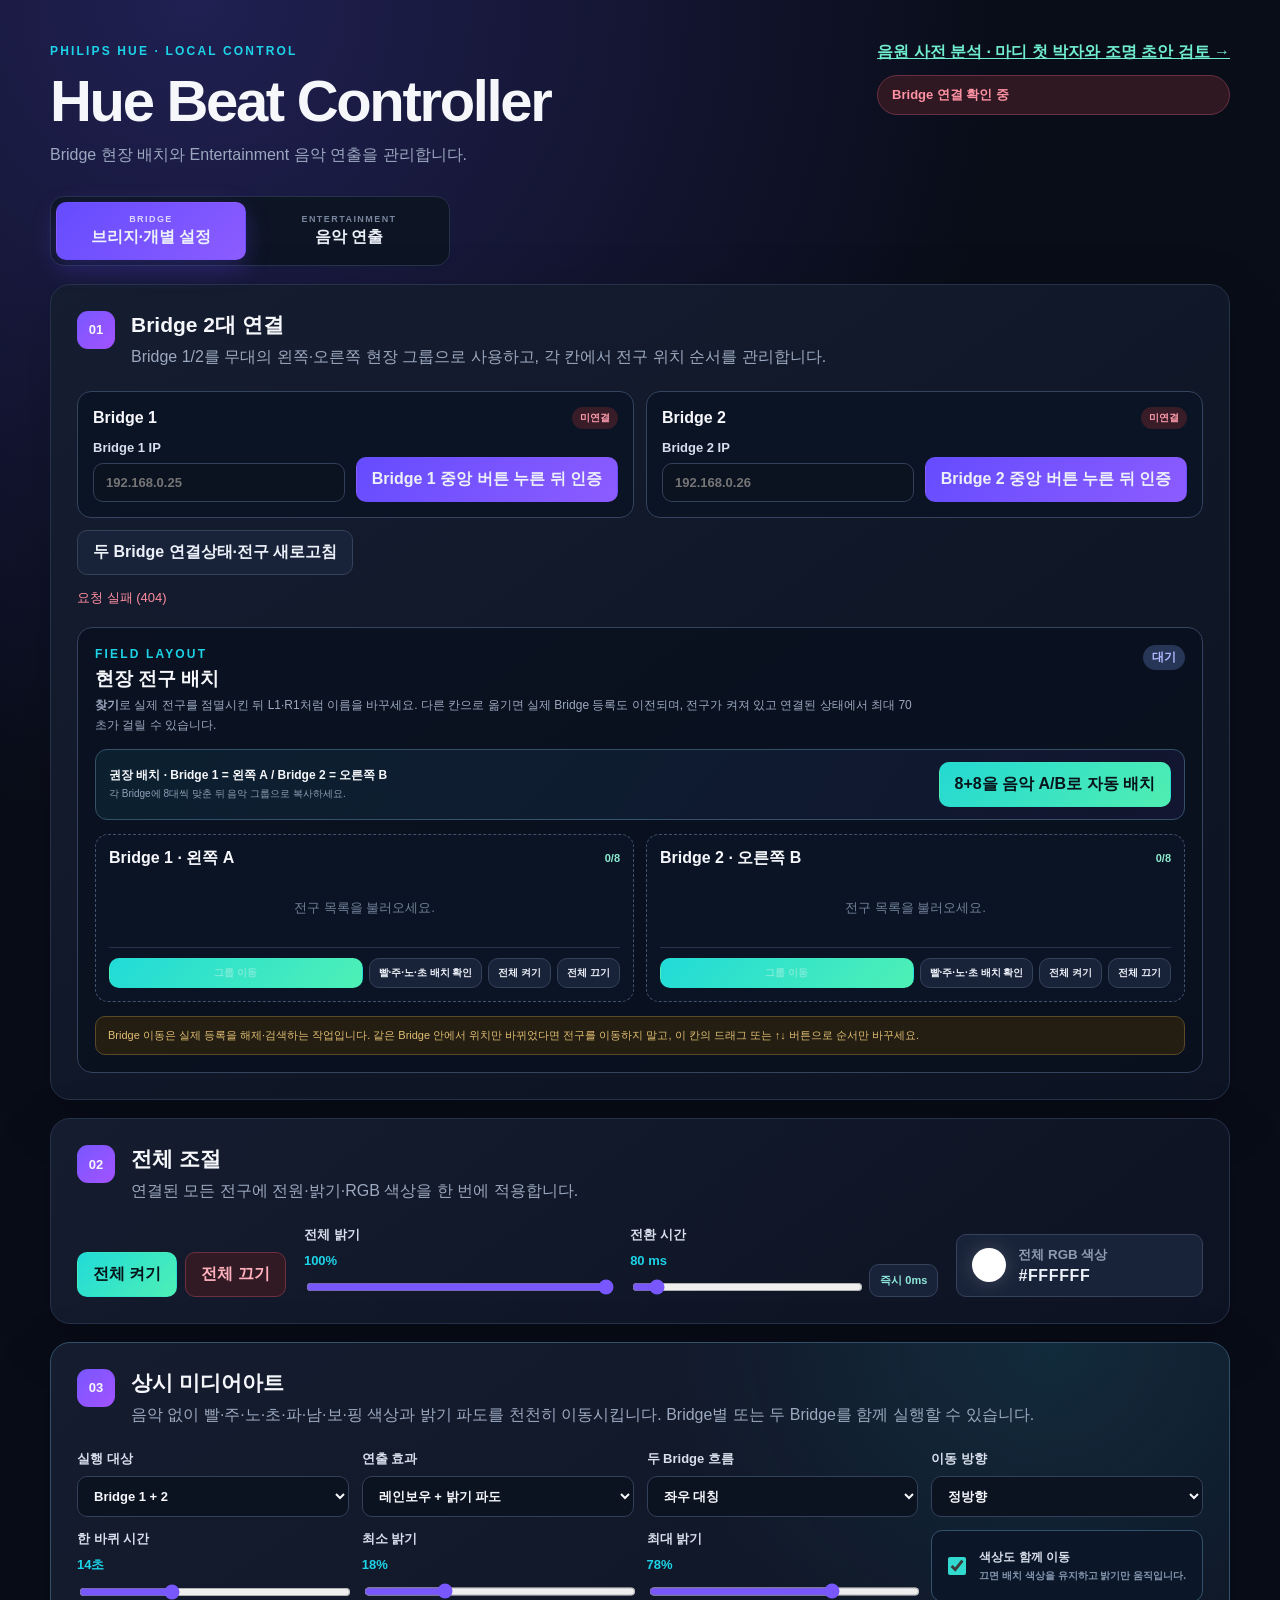
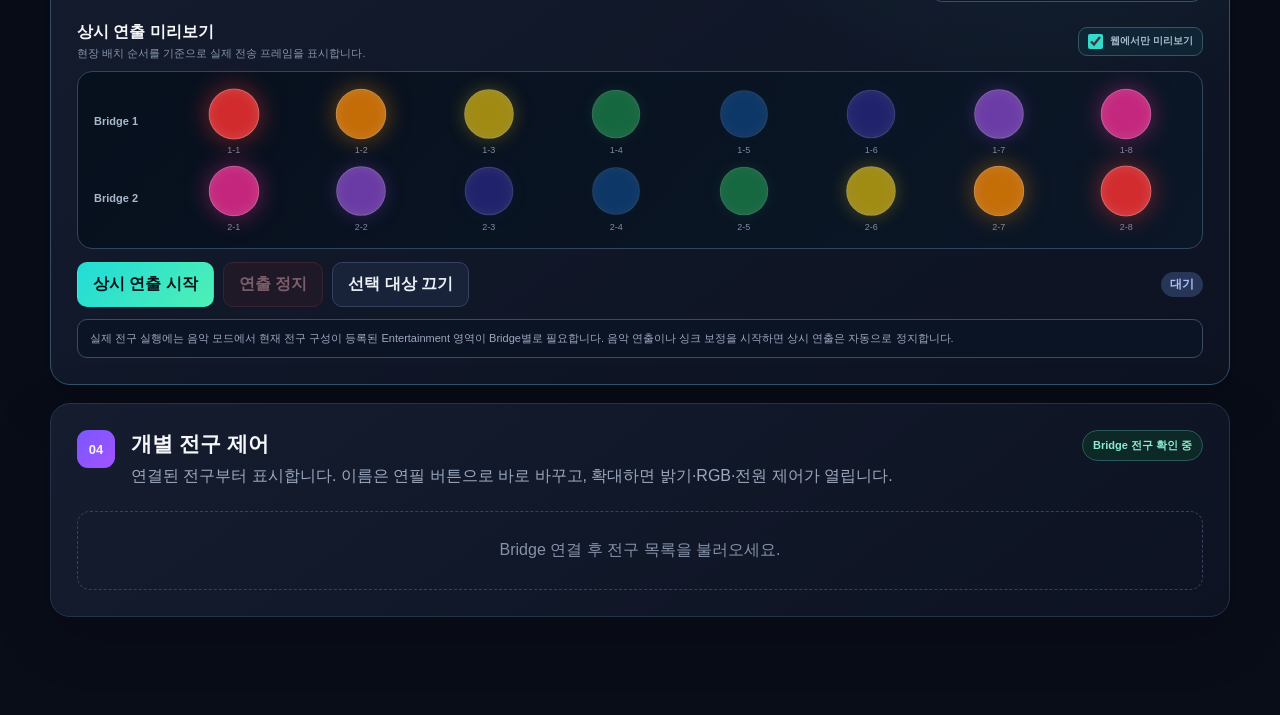
==== wwwroot/index.html @ 370d16ff "feat(ambient): 브리지별 상시 미디어아트 추가 - Bridge 1, Bridge 2 또는 양쪽을 선택하는 일반 모드 상시 연출 추가 - 레인보우, 밝기 파도, 색상 흐름" ====
<!doctype html>
<html lang="ko">
<head>
  <meta charset="utf-8">
  <meta name="viewport" content="width=device-width,initial-scale=1">
  <title>Hue Beat Controller</title>
  <link rel="stylesheet" href="styles.css?v=ambient-art-1">
</head>
<body>
  <main>
    <header class="hero">
      <div><p class="eyebrow">PHILIPS HUE · LOCAL CONTROL</p><h1>Hue Beat Controller</h1><p>Bridge 현장 배치와 Entertainment 음악 연출을 관리합니다.</p></div>
      <div><a href="analysis-review.html" style="display:block;color:#70edcf;margin-bottom:12px;font-weight:700">음원 사전 분석 · 마디 첫 박자와 조명 초안 검토 →</a><div id="connectionBadge" class="badge offline">Bridge 연결 확인 중</div></div>
    </header>

    <nav class="mode-tabs" aria-label="제어 모드">
      <button class="active" data-mode="normal"><span>BRIDGE</span>브리지·개별 설정</button>
      <button data-mode="music"><span>ENTERTAINMENT</span>음악 연출</button>
    </nav>

    <div id="normalPanel" class="tab-panel">
    <section class="card setup">
      <div class="section-title"><span>01</span><div><h2>Bridge 2대 연결</h2><p>Bridge 1/2를 무대의 왼쪽·오른쪽 현장 그룹으로 사용하고, 각 칸에서 전구 위치 순서를 관리합니다.</p></div></div>
      <div class="bridge-setup-grid">
        <article class="bridge-setup-card">
          <div><strong>Bridge 1</strong><span id="bridge1Badge" class="bridge-state offline">미연결</span></div>
          <label>Bridge 1 IP<input id="bridgeIp" inputmode="decimal" placeholder="192.168.0.25"></label>
          <button id="pairButton" class="primary">Bridge 1 중앙 버튼 누른 뒤 인증</button>
        </article>
        <article class="bridge-setup-card">
          <div><strong>Bridge 2</strong><span id="bridge2Badge" class="bridge-state offline">미연결</span></div>
          <label>Bridge 2 IP<input id="bridgeIp2" inputmode="decimal" placeholder="192.168.0.26"></label>
          <button id="pairButton2" class="primary">Bridge 2 중앙 버튼 누른 뒤 인증</button>
        </article>
      </div>
      <button id="loadLightsButton">두 Bridge 연결상태·전구 새로고침</button>
      <p id="connectionMessage" class="message">Bridge IP는 Hue 앱의 설정 → Bridge 설정에서 확인할 수 있습니다.</p>
      <section class="bridge-light-manager" aria-labelledby="bridgeLightManagerTitle">
        <div class="bridge-light-manager-heading"><div><p class="eyebrow">FIELD LAYOUT</p><h3 id="bridgeLightManagerTitle">현장 전구 배치</h3><p><b>찾기</b>로 실제 전구를 점멸시킨 뒤 L1·R1처럼 이름을 바꾸세요. 다른 칸으로 옮기면 실제 Bridge 등록도 이전되며, 전구가 켜져 있고 연결된 상태에서 최대 70초가 걸릴 수 있습니다.</p></div><span id="bridgeTransferState" class="analysis-state">대기</span></div>
        <div class="bridge-layout-toolbar"><div><strong>권장 배치 · Bridge 1 = 왼쪽 A / Bridge 2 = 오른쪽 B</strong><small id="bridgeLayoutSummary">각 Bridge에 8대씩 맞춘 뒤 음악 그룹으로 복사하세요.</small></div><button id="applyBridgeLayoutButton" type="button">8+8을 음악 A/B로 자동 배치</button></div>
        <div id="bridgeTransferGrid" class="bridge-transfer-grid">
          <article class="bridge-transfer-column" data-transfer-target="1"><header><strong>Bridge 1 · 왼쪽 A</strong><span id="bridgeTransferCount1">0/8</span></header><div id="bridgeTransferLights1" class="bridge-transfer-lights"><small>전구 목록을 불러오세요.</small></div><footer><button type="button" class="accent" data-toggle-transfer-mode="1">그룹 이동</button><span class="bridge-batch-controls" data-batch-controls="1" hidden><button type="button" data-select-bridge-all="1">전체 선택</button><button type="button" class="accent batch-transfer-button" data-transfer-selected="1" data-target-bridge="2" disabled>Bridge 2 이동</button><button type="button" data-cancel-transfer-mode="1">취소</button></span><button type="button" data-bridge-layout-test="1">빨·주·노·초 배치 확인</button><button type="button" data-bridge-power="1" data-power-state="on">전체 켜기</button><button type="button" data-bridge-power="1" data-power-state="off">전체 끄기</button></footer></article>
          <article class="bridge-transfer-column" data-transfer-target="2"><header><strong>Bridge 2 · 오른쪽 B</strong><span id="bridgeTransferCount2">0/8</span></header><div id="bridgeTransferLights2" class="bridge-transfer-lights"><small>전구 목록을 불러오세요.</small></div><footer><button type="button" class="accent" data-toggle-transfer-mode="2">그룹 이동</button><span class="bridge-batch-controls" data-batch-controls="2" hidden><button type="button" data-select-bridge-all="2">전체 선택</button><button type="button" class="accent batch-transfer-button" data-transfer-selected="2" data-target-bridge="1" disabled>Bridge 1 이동</button><button type="button" data-cancel-transfer-mode="2">취소</button></span><button type="button" data-bridge-layout-test="2">빨·주·노·초 배치 확인</button><button type="button" data-bridge-power="2" data-power-state="on">전체 켜기</button><button type="button" data-bridge-power="2" data-power-state="off">전체 끄기</button></footer></article>
        </div>
        <p class="bridge-transfer-warning">Bridge 이동은 실제 등록을 해제·검색하는 작업입니다. 같은 Bridge 안에서 위치만 바뀌었다면 전구를 이동하지 말고, 이 칸의 드래그 또는 ↑↓ 버튼으로 순서만 바꾸세요.</p>
      </section>
    </section>

      <section class="card master-card">
        <div class="section-title"><span>02</span><div><h2>전체 조절</h2><p>연결된 모든 전구에 전원·밝기·RGB 색상을 한 번에 적용합니다.</p></div></div>
        <div class="master-grid">
          <div class="master-actions"><button id="masterOnButton" class="accent">전체 켜기</button><button id="masterOffButton" class="danger">전체 끄기</button></div>
          <label class="slider-field">전체 밝기 <output id="masterBrightnessValue">100%</output><input id="masterBrightness" type="range" min="1" max="100" value="100"></label>
          <div class="transition-control"><label class="slider-field">전환 시간 <output id="manualTransitionValue">80 ms</output><input id="manualTransition" type="range" min="0" max="1000" step="20" value="80"></label><button class="zero-button" data-zero-transition="manualTransition">즉시 0ms</button></div>
          <button id="masterColorButton" class="color-button"><span id="masterColorSwatch" class="color-swatch"></span><span><small>전체 RGB 색상</small><strong id="masterColorHex">#FFFFFF</strong></span></button>
        </div>
      </section>

      <section class="card ambient-card" aria-labelledby="ambientTitle">
        <div class="section-title"><span>03</span><div><h2 id="ambientTitle">상시 미디어아트</h2><p>음악 없이 빨·주·노·초·파·남·보·핑 색상과 밝기 파도를 천천히 이동시킵니다. Bridge별 또는 두 Bridge를 함께 실행할 수 있습니다.</p></div></div>
        <div class="ambient-settings">
          <label>실행 대상<select id="ambientTarget"><option value="both">Bridge 1 + 2</option><option value="1">Bridge 1만</option><option value="2">Bridge 2만</option></select></label>
          <label>연출 효과<select id="ambientEffect"><option value="rainbow">레인보우 + 밝기 파도</option><option value="brightness">색상 고정 + 밝기 파도</option><option value="color">색상 흐름 + 잔잔한 호흡</option></select></label>
          <label>두 Bridge 흐름<select id="ambientSyncMode"><option value="mirror">좌우 대칭</option><option value="same">같은 방향</option><option value="continuous">16개 연속</option></select></label>
          <label>이동 방향<select id="ambientDirection"><option value="forward">정방향</option><option value="reverse">역방향</option><option value="pingpong">왕복</option></select></label>
          <label>한 바퀴 시간 <output id="ambientCycleValue">14초</output><input id="ambientCycle" type="range" min="6" max="30" step="1" value="14"></label>
          <label>최소 밝기 <output id="ambientMinValue">18%</output><input id="ambientMin" type="range" min="1" max="60" step="1" value="18"></label>
          <label>최대 밝기 <output id="ambientMaxValue">78%</output><input id="ambientMax" type="range" min="30" max="100" step="1" value="78"></label>
          <label class="ambient-toggle"><input id="ambientColorMove" type="checkbox" checked><span><strong>색상도 함께 이동</strong><small>끄면 배치 색상을 유지하고 밝기만 움직입니다.</small></span></label>
        </div>
        <div class="ambient-preview-heading"><div><strong>상시 연출 미리보기</strong><small>현장 배치 순서를 기준으로 실제 전송 프레임을 표시합니다.</small></div><label class="simulator-toggle"><input id="ambientPreviewOnly" type="checkbox" checked> 웹에서만 미리보기</label></div>
        <div id="ambientPreview" class="ambient-preview" aria-label="Bridge별 상시 미디어아트 미리보기"></div>
        <div class="ambient-actions"><button id="ambientStartButton" class="accent">상시 연출 시작</button><button id="ambientStopButton" class="danger" disabled>연출 정지</button><button id="ambientOffButton">선택 대상 끄기</button><span id="ambientStatus" class="analysis-state">대기</span></div>
        <p class="ambient-note">실제 전구 실행에는 음악 모드에서 현재 전구 구성이 등록된 Entertainment 영역이 Bridge별로 필요합니다. 음악 연출이나 싱크 보정을 시작하면 상시 연출은 자동으로 정지합니다.</p>
      </section>

      <section class="card">
        <div class="light-list-heading"><div class="section-title"><span>04</span><div><h2>개별 전구 제어</h2><p>연결된 전구부터 표시합니다. 이름은 연필 버튼으로 바로 바꾸고, 확대하면 밝기·RGB·전원 제어가 열립니다.</p></div></div><strong id="lightsSummary" class="lights-summary">Bridge 전구 확인 중</strong></div>
        <div id="lightsEmpty" class="empty">Bridge 연결 후 전구 목록을 불러오세요.</div>
        <div id="lightsGrid" class="lights-grid"></div>
      </section>
    </div>

    <div id="musicPanel" class="tab-panel" hidden>
      <section class="card group-section">
        <div class="group-toolbar">
        <div class="section-title"><span>M1</span><div><h2>Entertainment 좌우 그룹</h2><p>A/B에 같은 수의 전구를 배치하세요. Bridge 소속과 관계없이 같은 순번 두 전구를 한 쌍으로 제어합니다.</p></div></div>
        </div>
        <div id="musicUnassigned" class="unassigned-pool"></div>
        <div id="musicGroups" class="control-group-grid"></div>
        <section class="entertainment-area-manager" aria-labelledby="entertainmentAreaManagerTitle">
          <div><p class="eyebrow">AREA MEMBERSHIP</p><h3 id="entertainmentAreaManagerTitle">Bridge별 Entertainment 영역 등록</h3><p>A/B 그룹에서 각 Bridge 소속 전구를 자동으로 모아 별도 Entertainment 영역에 등록합니다. 각 영역은 최대 10개입니다.</p></div>
          <div class="dual-entertainment-areas">
            <article class="bridge-area-card" data-area-bridge="1"><h4>Bridge 1 영역</h4><div class="entertainment-area-fields"><label>등록 대상<select id="entertainmentAreaTarget1"><option value="">+ 새 Entertainment 영역</option></select></label><label>영역 이름<input id="entertainmentAreaName1" type="text" maxlength="32" value="HueBeat Bridge 1" autocomplete="off"></label><button id="syncEntertainmentAreaButton1" class="accent">새 영역 등록</button></div><p id="entertainmentAreaMembership1" class="area-membership-state">Bridge 1 전구 구성을 확인하는 중입니다.</p></article>
            <article class="bridge-area-card" data-area-bridge="2"><h4>Bridge 2 영역</h4><div class="entertainment-area-fields"><label>등록 대상<select id="entertainmentAreaTarget2"><option value="">+ 새 Entertainment 영역</option></select></label><label>영역 이름<input id="entertainmentAreaName2" type="text" maxlength="32" value="HueBeat Bridge 2" autocomplete="off"></label><button id="syncEntertainmentAreaButton2" class="accent">새 영역 등록</button></div><p id="entertainmentAreaMembership2" class="area-membership-state">Bridge 2 전구 구성을 확인하는 중입니다.</p></article>
          </div>
        </section>
      </section>

      <section class="card analyzer">
        <div class="section-title"><span>M2</span><div><h2>Entertainment 미디어아트</h2><p>분석된 음원 타임라인을 Hue Entertainment 스트리밍으로 재생합니다.</p></div></div>
        <p id="musicStyleDescription" class="music-style-description">전체 전구가 하나의 장면을 유지하면서 저음은 밝기 펀치, 중음은 색 흐름, 고음은 공간 대비를 만들고 에너지가 상승하면 전체 클라이맥스로 확장합니다.</p>
        <section id="entertainmentControls" class="entertainment-controls">
          <div class="entertainment-row dual-stream-row"><label>Bridge 1 영역<select id="entertainmentConfiguration1"><option value="">영역을 불러와 주세요</option></select></label><label>Bridge 2 영역<select id="entertainmentConfiguration2"><option value="">영역을 불러와 주세요</option></select></label><button id="refreshEntertainmentButton">영역 새로고침</button><button id="startEntertainmentButton" class="accent">2대 스트리밍 연결</button><button id="stopEntertainmentButton" class="danger" disabled>연결 종료</button></div>
          <div class="entertainment-tuning">
            <label hidden>이전 연출 간격 <output id="entertainmentAccentIntervalValue">500 ms</output><input id="entertainmentAccentInterval" type="range" min="350" max="800" step="50" value="500"></label>
            <label>타격 밝기 펀치 <output id="entertainmentPunchValue">100%</output><input id="entertainmentPunch" type="range" min="50" max="100" step="5" value="100"></label>
          </div>
          <p id="mediaArtState" aria-live="polite">미디어아트 · 곡을 선택하면 연출 순서를 준비합니다.</p>
          <p>A1~A8과 B1~B8을 같은 번호끼리 한 쌍으로 제어합니다. 각 전구 명령은 실제 소속 Bridge로 자동 분배되고, 서버가 두 Bridge에 같은 목표 시각으로 예약합니다.</p>
          <div class="entertainment-summary"><span id="entertainmentStatus" class="analysis-state">연결 안 됨</span><p id="entertainmentMapping">A/B 그룹에 같은 수의 전구를 넣으면 배열 크기에 맞춰 순환합니다.</p></div>
          <section id="lightSimulator" class="light-simulator" aria-labelledby="lightSimulatorTitle">
            <div class="simulator-heading"><div><p class="eyebrow">VIRTUAL ENTERTAINMENT</p><h3 id="lightSimulatorTitle">웹 모의 전구</h3><p>실제 Hue에 전송할 색상·밝기 프레임을 그대로 표시합니다.</p></div><div class="simulator-heading-actions"><label class="simulator-toggle"><input id="simulatorPreviewOnly" type="checkbox" checked> 실제 전구 전송 안 함</label><span id="simulatorState" class="simulator-state">대기</span></div></div>
            <div id="virtualLightStage" class="virtual-light-stage" aria-label="좌우 모의 전구 배치"></div>
            <div class="simulator-meters"><span>시간 <strong id="simulatorTime">0.00s</strong></span><span>저음 <strong id="simulatorLow">0%</strong></span><span>중음 <strong id="simulatorMid">0%</strong></span><span>고음 <strong id="simulatorHigh">0%</strong></span></div>
          </section>
        </section>
        <section class="calibration-panel" aria-labelledby="calibrationTitle">
          <div class="calibration-heading"><div><p class="eyebrow">SYNC CALIBRATION</p><h3 id="calibrationTitle">현장 싱크 수동 보정</h3><p>HIT를 기준으로 오디오와 전구를 각각 ±10ms 조절한 뒤 통합 테스트로 확인합니다.</p></div><button id="stopCalibrationButton" class="danger" disabled>통합 테스트 중지</button></div>
          <div class="calibration-values">
            <div><label for="audioSyncInput">오디오 선행값</label><div class="calibration-number"><input id="audioSyncInput" type="number" min="-1000" max="1000" step="1" value="0"><span>ms</span></div><small>빠르면 감소 / 늦으면 증가</small></div>
            <div><label for="lightSyncInput">전구 추가 보정</label><div class="calibration-number signed"><input id="lightSyncInput" type="number" min="-1000" max="1000" step="1" value="0"><span>ms</span></div><small>빠르면 감소 / 늦으면 증가</small></div>
            <div class="calibration-total"><span>최종 전구 선행값</span><strong id="totalSyncValue">0ms</strong><small>오디오 + 전구</small></div>
          </div>
          <div class="calibration-steps">
            <article><span class="step-number">A</span><div><strong>오디오 맞추기</strong><p>소리가 HIT보다 빠르면 −10ms, 늦으면 +10ms로 조절합니다. 숫자를 직접 입력해도 됩니다.</p></div><div class="calibration-step-actions"><button id="audioEarlierButton">빠름 −10ms</button><button id="previewBeepButton">비프 미리듣기</button><button id="audioLaterButton">늦음 +10ms</button></div></article>
            <article><span class="step-number">L</span><div><strong>전구 맞추기</strong><p>플래시가 HIT보다 빠르면 −10ms, 늦으면 +10ms로 조절합니다.</p></div><div class="calibration-step-actions"><button id="lightEarlierButton">빠름 −10ms</button><button id="lightLaterButton">늦음 +10ms</button></div></article>
            <article class="calibration-verify-step"><span class="step-number">T</span><div><strong>통합 싱크 확인</strong><p>현재 보정값을 적용한 HIT·비프음·전구 플래시를 중지할 때까지 반복합니다. 테스트 도중에도 값을 조절할 수 있습니다.</p></div><button id="startSyncVerificationButton" class="accent">통합 테스트 시작</button></article>
          </div>
          <div class="calibration-game" aria-live="polite">
            <div class="calibration-game-heading"><strong id="calibrationPrompt">측정을 시작하면 마커가 움직입니다</strong><span id="calibrationCountdown">대기</span></div>
            <div id="calibrationTrack" class="calibration-track"><span class="calibration-start">START</span><span id="calibrationRunner" class="calibration-runner">♪</span><span class="calibration-hit"><b>HIT</b></span></div>
            <div class="calibration-result"><span>현재 적용값</span><strong id="calibrationLastResult">오디오 0ms · 전구 0ms</strong><small>마커는 HIT 이후에도 이동하여 늦는 정도를 비교할 수 있습니다.</small></div>
          </div>
          <div class="calibration-fine"><span>모든 값은 자동 저장됩니다.</span><button id="resetCalibrationButton">보정값 0으로 초기화</button></div>
          <p id="calibrationStatus" class="calibration-status">값을 조절한 뒤 통합 테스트를 시작하세요.</p>
        </section>
        <div class="show-controls">
          <label hidden>테스트 BPM <output id="testBpmValue">60 BPM</output><input id="testBpm" type="range" min="30" max="60" step="5" value="60"></label>
          <label>전체 밝기 배율 <output id="beatBrightnessValue">100%</output><input id="beatBrightness" type="range" min="1" max="100" value="100"></label>
          <div class="transition-control" hidden><label>전환 시간 <output id="transitionValue">80 ms</output><input id="transition" type="range" min="0" max="1000" step="20" value="80"></label><button class="zero-button" data-zero-transition="transition">즉시 0ms</button></div>
          <label hidden>최종 조명 선행값 <output id="syncOffsetValue">0 ms 빠르게</output><input id="syncOffset" type="range" min="-1000" max="1000" step="1" value="0"></label>
          <label id="equalizerGroupField" hidden>이퀄라이저 대상 그룹<select id="equalizerGroup"></select></label>
          <div class="show-test-actions"><button id="startShowTestButton" class="accent">연출 테스트 시작</button><button id="stopShowTestButton" class="danger" disabled>테스트 정지</button><button id="musicAllOffButton">연출 전구 전체 끄기</button></div>
        </div>
        <div class="audio-actions"><label class="file-button">음원 사전 분석<input id="audioFile" type="file" accept=".wav,.mp3"></label><a class="file-button" href="analysis-review.html">분석 목록·모의 연출 열기</a></div>
        <section id="trackAnalysis" class="track-analysis" hidden aria-live="polite">
          <div class="track-analysis-copy"><span id="analysisState" class="analysis-state">분석 중</span><strong id="analysisTrackName">음원 파일</strong><span id="analysisSummary">곡 전체를 분석하고 있습니다.</span></div>
          <div class="analysis-player"><label class="preview-toggle"><input id="analysisPreviewOnly" type="checkbox" checked><span><strong>전구 없이 분석 미리보기</strong><small>오디오·파형·웹 모의 전구만 재생하고 Hue에는 전송하지 않습니다.</small></span></label><audio id="audioPlayer" controls hidden></audio></div>
        </section>
        <section class="track-library" aria-labelledby="trackLibraryTitle">
          <div class="track-library-heading"><div><h3 id="trackLibraryTitle">이전 방식의 저장 음원</h3><p>저장 음원을 새 방식으로 분석해 검토 화면에서 엽니다. <a href="analysis-review.html">새 분석 목록 열기</a></p></div><span id="trackCount" class="track-count">0곡</span></div>
          <div id="trackPlaylist" class="track-playlist"><div class="empty">저장된 음악이 없습니다. 위에서 음원 파일을 분석해 주세요.</div></div>
        </section>
        <div class="meter-panel"><div class="analysis-timeline"><canvas id="meter" class="timeline-canvas" width="900" height="120" role="button" tabindex="0" aria-label="음악 분석 타임라인 크게 보기"></canvas><div class="timeline-legend"><button type="button" data-timeline-layer="all">전체</button><button type="button" data-timeline-layer="energy"><i class="legend-energy"></i>전체 음량</button><button type="button" data-timeline-layer="bass"><i class="legend-bass"></i>저음</button><button type="button" data-timeline-layer="mid"><i class="legend-mid"></i>중음</button><button type="button" data-timeline-layer="high"><i class="legend-high"></i>고음</button><button type="button" data-timeline-layer="phrase"><i class="legend-phrase"></i>프레이즈</button><button type="button" data-timeline-layer="beat"><i class="legend-beat"></i>Beat</button><button type="button" data-timeline-layer="downbeat"><i class="legend-downbeat"></i>마디 첫 박자</button><button type="button" data-timeline-layer="raw"><i class="legend-raw"></i>저음 후보</button><button type="button" data-timeline-layer="cue"><i class="legend-cue"></i>최종 타격</button><button type="button" data-timeline-layer="playhead"><i class="legend-playhead"></i>재생 위치</button><strong id="analysisVersion">분석 —</strong></div><small class="timeline-hint">범례를 누르면 해당 종류만 표시됩니다. 파형을 누르면 프레이즈와 조명 악보를 편집할 수 있습니다.</small></div><div class="beat-readout"><strong id="beatCount">0</strong><span>연출 타격</span></div><div class="beat-readout"><strong id="bpmValue">—</strong><span>참고 BPM</span></div><div class="beat-readout"><strong id="commandInterval">—</strong><span>스트림 프레임</span></div><div class="beat-readout" hidden><strong id="equalizerLevel">0</strong><span>점등 단계</span></div></div>
        <p class="message">음원은 재생 전에 전체를 분석하고 Beat·마디 첫 박자·Onset·대역 에너지를 분석 revision으로 저장합니다. 분석 검토 화면에서 모의 전구와 클라이맥스 구간을 확인하세요.</p>
      </section>
    </div>
  </main>

  <div id="timelineModal" class="modal-backdrop timeline-backdrop" hidden>
    <section class="timeline-modal" role="dialog" aria-modal="true" aria-labelledby="timelineModalTitle">
      <div class="modal-header"><div><p class="eyebrow">ANALYSIS TIMELINE</p><h2 id="timelineModalTitle">음악 분석 파형</h2><p>전체 음량과 저음, 프로그램이 감지한 타격 위치를 비교합니다.</p></div><button id="timelineModalClose" class="icon-button" aria-label="닫기">×</button></div>
      <canvas id="timelineModalCanvas" width="1500" height="520" aria-label="확대된 음악 분석 타임라인"></canvas>
      <div class="timeline-legend timeline-modal-legend"><button type="button" data-timeline-layer="all">전체</button><button type="button" data-timeline-layer="energy"><i class="legend-energy"></i>전체 음량</button><button type="button" data-timeline-layer="bass"><i class="legend-bass"></i>저음</button><button type="button" data-timeline-layer="mid"><i class="legend-mid"></i>중음</button><button type="button" data-timeline-layer="high"><i class="legend-high"></i>고음</button><button type="button" data-timeline-layer="phrase"><i class="legend-phrase"></i>프레이즈</button><button type="button" data-timeline-layer="beat"><i class="legend-beat"></i>Beat</button><button type="button" data-timeline-layer="downbeat"><i class="legend-downbeat"></i>마디 첫 박자</button><button type="button" data-timeline-layer="raw"><i class="legend-raw"></i>저음 후보</button><button type="button" data-timeline-layer="cue"><i class="legend-cue"></i>조명 Cue</button><button type="button" data-timeline-layer="playhead"><i class="legend-playhead"></i>재생 위치</button><strong id="analysisVersionModal">분석 —</strong></div>
      <section class="beatgrid-editor" aria-labelledby="beatgridEditorTitle">
        <div><strong id="beatgridEditorTitle">Beatgrid 보정</strong><span id="beatgridSummary">—</span></div>
        <div class="beatgrid-actions"><button data-grid-bpm="0.5">BPM ÷2</button><button data-grid-bpm="2">BPM ×2</button><button data-grid-shift="-10">그리드 −10ms</button><button data-grid-shift="10">그리드 +10ms</button><button data-downbeat-shift="-1">마디 시작 이전 Beat</button><button data-downbeat-shift="1">마디 시작 다음 Beat</button><button id="saveBeatgridButton" class="primary">Beatgrid 저장</button></div>
      </section>
      <section class="score-editor" aria-labelledby="scoreEditorTitle">
        <div class="score-editor-heading"><div><strong id="scoreEditorTitle">프레이즈 · 조명 악보</strong><span id="scoreSummary">—</span></div><div><label class="score-length">자동 구간<select id="scoreBarsPerPhrase"><option value="2">2마디</option><option value="4" selected>4마디</option><option value="8">8마디</option></select></label><button id="rebuildScoreButton">자동 재생성</button><button id="saveScoreButton" class="primary">악보 저장</button></div></div>
        <p>구간은 Beatgrid의 마디에 맞춰집니다. 구간 유형은 색 흐름과 에너지 상태의 참고값이며, 실제 밝기·펀치는 음원의 저·중·고역과 타격 변화에 따라 모든 전구에 반영됩니다.</p>
        <div class="score-toolbar"><button id="splitPhraseButton">현재 위치에서 구간 분할</button><button id="addBlackoutCueButton">현재 위치 암전 Cue</button><button id="addPunchCueButton">현재 위치 전체 펀치 Cue</button></div>
        <div id="phraseList" class="phrase-list"></div>
        <div class="reactive-editor"><strong>FFT 보조 반응</strong><label>저음 Gain <output id="lowGainValue">34%</output><input id="lowGain" type="range" min="0" max="100" value="34"></label><label>중음 Gain <output id="midGainValue">20%</output><input id="midGain" type="range" min="0" max="100" value="20"></label><label>고음 Gain <output id="highGainValue">16%</output><input id="highGain" type="range" min="0" max="100" value="16"></label><label>반응 속도 <output id="reactiveAttackValue">58%</output><input id="reactiveAttack" type="range" min="5" max="100" value="58"></label><label>복귀 속도 <output id="reactiveReleaseValue">12%</output><input id="reactiveRelease" type="range" min="2" max="50" value="12"></label></div>
        <div id="manualCueList" class="manual-cue-list"></div>
      </section>
      <div class="timeline-detail-heading"><strong>현재 위치 주변 10초</strong><span id="timelineDetailRange">0:00–0:10</span></div>
      <canvas id="timelineDetailCanvas" width="1500" height="300" aria-label="현재 재생 위치 주변 10초 분석 타임라인"></canvas>
    </section>
  </div>

  <div id="renameLightModal" class="modal-backdrop" hidden>
    <section class="rename-light-modal" role="dialog" aria-modal="true" aria-labelledby="renameLightTitle">
      <div class="modal-header"><div><p class="eyebrow">LIGHT NAME</p><h2 id="renameLightTitle">전구 이름 변경</h2></div><button id="renameLightClose" class="icon-button" aria-label="닫기">×</button></div>
      <form id="renameLightForm">
        <label>새 전구 이름<input id="renameLightName" type="text" minlength="1" maxlength="32" autocomplete="off" required></label>
        <p class="rename-note">브리지에 저장되므로 Hue 앱과 일반·음악 그룹에도 같은 이름이 표시됩니다.</p>
        <div class="modal-actions"><button id="renameLightCancel" type="button">취소</button><button id="renameLightSave" type="submit" class="primary">이름 변경</button></div>
      </form>
    </section>
  </div>

  <div id="groupSettingsModal" class="modal-backdrop" hidden>
    <section class="group-settings-modal" role="dialog" aria-modal="true" aria-labelledby="groupSettingsTitle">
      <div class="modal-header"><div><p id="groupSettingsMode" class="eyebrow">GROUP SETTINGS</p><h2 id="groupSettingsTitle">그룹 설정</h2></div><button id="groupSettingsClose" class="icon-button" aria-label="닫기">×</button></div>
      <div class="group-settings-body">
        <label>그룹 이름<input id="groupNameInput" type="text" maxlength="24" placeholder="그룹 이름"></label>
        <button id="groupColorButton" class="color-button"><span id="groupColorSwatch" class="color-swatch"></span><span><small>그룹 RGB 색상</small><strong id="groupColorHex">#FFFFFF</strong></span></button>
        <label class="slider-field">그룹 밝기 <output id="groupBrightnessValue">100%</output><input id="groupBrightnessInput" type="range" min="1" max="100" value="100"></label>
        <div id="groupSettingsLights" class="settings-light-list"></div>
      </div>
      <div class="modal-actions"><button id="groupSettingsCancel">취소</button><button id="groupSettingsSave">설정 저장</button><button id="groupSettingsApply" class="primary">저장 및 전구 적용</button></div>
    </section>
  </div>

  <div id="colorModal" class="modal-backdrop color-picker-backdrop" hidden>
    <section class="color-modal" role="dialog" aria-modal="true" aria-labelledby="colorModalTitle">
      <div class="modal-header"><div><p class="eyebrow">RGB COLOR</p><h2 id="colorModalTitle">색상 선택</h2></div><button id="colorModalClose" class="icon-button" aria-label="닫기">×</button></div>
      <div class="color-editor">
        <div class="wheel-wrap"><canvas id="colorWheel" width="260" height="260"></canvas></div>
        <div class="rgb-panel">
          <div id="modalColorPreview" class="modal-preview"></div><strong id="modalHex">#FFFFFF</strong>
          <div class="rgb-inputs"><label>R<input id="rgbR" type="number" min="0" max="255" value="255"></label><label>G<input id="rgbG" type="number" min="0" max="255" value="255"></label><label>B<input id="rgbB" type="number" min="0" max="255" value="255"></label></div>
          <label class="slider-field">명도 <output id="colorValueOutput">100%</output><input id="colorValue" type="range" min="0" max="100" value="100"></label>
        </div>
      </div>
      <div class="modal-actions"><button id="colorCancelButton">취소</button><button id="colorConfirmButton" class="primary">확인</button></div>
    </section>
  </div>
  <script src="show-score.js?v=2"></script>
  <script src="media-art.js?v=7"></script>
  <script src="ambient-art.js?v=1"></script>
  <script src="offline-analysis-client.js?v=1"></script>
  <script src="app.js?v=ambient-art-1"></script>
</body>
</html>
---- wwwroot/styles.css ----
:root { color-scheme: dark; --bg:#090d18; --card:#111827; --line:#26324a; --text:#f6f7fb; --muted:#9ba8bf; --violet:#7957ff; --cyan:#1dd3e8; --red:#ff5570; }
* { box-sizing:border-box; }
[hidden] { display:none!important; }
body { margin:0; font-family:Inter,"Pretendard","Segoe UI",sans-serif; background:radial-gradient(circle at 15% 0%,#202052 0,transparent 32%),var(--bg); color:var(--text); }
main { width:min(1180px,calc(100% - 36px)); margin:0 auto; padding:42px 0 80px; }
.hero { display:flex; align-items:flex-start; justify-content:space-between; gap:30px; margin-bottom:28px; }
.eyebrow { color:var(--cyan)!important; font-size:12px; letter-spacing:.18em; font-weight:800; }
h1 { margin:6px 0 8px; font-size:clamp(32px,5vw,58px); letter-spacing:-.04em; }
h2 { margin:0 0 5px; font-size:21px; }
p { color:var(--muted); margin:0; line-height:1.6; }
.badge { padding:10px 14px; border-radius:999px; font-size:13px; font-weight:800; white-space:nowrap; border:1px solid var(--line); }
.badge.online { color:#79f2c0; background:#0e2c29; border-color:#1b6652; }
.badge.offline { color:#ff92a3; background:#301823; border-color:#683044; }
.card { background:linear-gradient(145deg,rgba(21,29,48,.96),rgba(13,19,34,.96)); border:1px solid var(--line); border-radius:20px; padding:26px; margin:18px 0; box-shadow:0 18px 60px rgba(0,0,0,.2); }
.section-title { display:flex; gap:16px; align-items:flex-start; margin-bottom:22px; }
.section-title>span { display:grid; place-items:center; min-width:38px; height:38px; border-radius:11px; background:linear-gradient(135deg,var(--violet),#a253ff); font-size:13px; font-weight:900; }
.inline-form,.controls-row,.audio-actions { display:flex; align-items:end; flex-wrap:wrap; gap:12px; }
.bridge-setup-grid { display:grid; grid-template-columns:repeat(2,minmax(0,1fr)); gap:12px; margin-bottom:12px; }
.bridge-setup-card { display:grid; grid-template-columns:minmax(160px,1fr) auto; align-items:end; gap:11px; padding:15px; border:1px solid #34435f; border-radius:14px; background:#0b1425; }
.bridge-setup-card>div { grid-column:1/-1; display:flex; align-items:center; justify-content:space-between; gap:12px; }
.bridge-setup-card label { min-width:0; }
.bridge-state { padding:4px 8px; border-radius:999px; color:#ff9cad; background:#381c27; font-size:10px; font-weight:800; }
.bridge-state.online { color:#79e5bb; background:#173c34; }
.bridge-light-manager { display:grid; gap:14px; margin-top:18px; padding:17px; border:1px solid #34435f; border-radius:15px; background:rgba(8,15,28,.72); }
.bridge-light-manager-heading { display:flex; align-items:flex-start; justify-content:space-between; gap:20px; }
.bridge-light-manager-heading h3 { margin:2px 0 4px; }
.bridge-light-manager-heading p { max-width:820px; font-size:12px; }
.bridge-layout-toolbar { display:flex; align-items:center; justify-content:space-between; gap:16px; padding:12px 13px; border:1px solid #35516a; border-radius:12px; background:linear-gradient(120deg,rgba(29,211,232,.08),rgba(121,87,255,.08)); }
.bridge-layout-toolbar>div { display:grid; gap:3px; }
.bridge-layout-toolbar strong { font-size:12px; }
.bridge-layout-toolbar small { color:#8fa0b8; font-size:10px; }
.bridge-layout-toolbar button { flex:0 0 auto; color:#07141a; border-color:transparent; background:linear-gradient(135deg,#24d9d3,#50eeb1); font-weight:900; }
.bridge-transfer-grid { display:grid; grid-template-columns:repeat(2,minmax(0,1fr)); gap:12px; }
.bridge-transfer-column { min-height:130px; padding:13px; border:1px dashed #41516e; border-radius:13px; background:#0a1424; transition:.18s ease; }
.bridge-transfer-column.balanced { border-color:#26795e; box-shadow:inset 0 0 0 1px rgba(80,233,186,.1); }
.bridge-transfer-column.over { border-color:#8a4d60; }
.bridge-transfer-column>header { display:flex; align-items:center; justify-content:space-between; gap:12px; margin-bottom:10px; }
.bridge-transfer-column>header span { color:#8debd0; font-size:11px; font-weight:800; }
.bridge-transfer-column.over>header span { color:#ff8da1; }
.bridge-transfer-column>footer { display:flex; flex-wrap:wrap; gap:6px; margin-top:10px; padding-top:10px; border-top:1px solid #25344c; }
.bridge-transfer-column>footer button:first-child { flex:1 1 170px; color:#7cebd8; }
.bridge-transfer-column>footer button { padding:7px 9px; font-size:10px; }
.bridge-transfer-column.drag-over { border-color:var(--cyan); background:#102b31; box-shadow:0 0 0 2px rgba(29,211,232,.14); }
.bridge-transfer-column.transfer-busy { opacity:.55; pointer-events:none; }
.bridge-transfer-lights { display:grid; gap:7px; }
.bridge-transfer-lights>small { padding:20px 8px; color:#718099; text-align:center; }
.bridge-transfer-light { display:grid; grid-template-columns:auto minmax(0,1fr) auto; align-items:center; gap:9px; padding:9px 10px; border:1px solid #2d3b55; border-radius:10px; background:#101b2d; cursor:grab; }
.bridge-transfer-light.selection-mode { grid-template-columns:auto auto minmax(0,1fr) auto; }
.bridge-transfer-light:active { cursor:grabbing; }
.bridge-transfer-light.drag-over { border-color:var(--cyan); transform:translateY(1px); }
.bridge-transfer-light.selected { border-color:#6d5be8; background:#171d3a; box-shadow:inset 0 0 0 1px rgba(121,87,255,.18); }
.bridge-transfer-light.offline { opacity:.55; cursor:not-allowed; }
.bridge-transfer-light .lamp { width:10px; height:10px; border-radius:50%; background:#50e9ba; box-shadow:0 0 10px rgba(80,233,186,.7); }
.bridge-transfer-light.offline .lamp { background:#637087; box-shadow:none; }
.bridge-order { display:grid; grid-template-columns:auto auto; align-items:center; gap:5px; min-width:44px; }
.bridge-order b { color:#c7d2e5; font-size:10px; font-variant-numeric:tabular-nums; }
.bridge-order i { width:12px; height:12px; border:1px solid rgba(255,255,255,.35); border-radius:50%; box-shadow:0 0 8px currentColor; }
.bridge-transfer-check { display:grid; place-items:center; cursor:pointer; }
.bridge-transfer-check input { width:16px; height:16px; margin:0; accent-color:var(--violet); }
.bridge-transfer-light-copy { min-width:0; }
.bridge-transfer-light-copy strong,.bridge-transfer-light-copy small { display:block; overflow:hidden; text-overflow:ellipsis; white-space:nowrap; }
.bridge-transfer-light-copy strong { font-size:12px; }
.bridge-transfer-light-copy small { margin-top:2px; color:#7f8da5; font-size:9px; }
.bridge-transfer-actions { display:flex; flex-wrap:wrap; justify-content:flex-end; gap:4px; }
.bridge-transfer-light button { padding:6px 8px; font-size:10px; }
.bridge-transfer-light .identify-light { color:#7cebd8; }
.bridge-transfer-light .rename-light { color:#aebcff; }
.bridge-transfer-light .bridge-rename-icon { width:29px; padding-inline:0; color:#7cebd8; font-size:13px; }
.bridge-transfer-column>footer .batch-transfer-button { color:#fff; background:linear-gradient(135deg,#7056f5,#9a55f5); }
.bridge-batch-controls { display:flex; flex:1 1 100%; gap:6px; padding:8px; border:1px solid #4b4080; border-radius:9px; background:#15142d; }
.bridge-batch-controls button { flex:1 1 auto; }
.bridge-transfer-warning { padding:10px 12px; color:#e0bd72; border:1px solid #5b4928; border-radius:10px; background:#241e12; font-size:11px; }
.track-analysis { display:grid; grid-template-columns:minmax(0,1fr) minmax(280px,420px); align-items:center; gap:18px; margin:14px 0; padding:16px 18px; border:1px solid #364763; border-radius:15px; background:linear-gradient(120deg,#111d32,#0d1525); }
.track-analysis[hidden] { display:none!important; }
.track-analysis-copy { display:grid; gap:4px; min-width:0; }
.track-analysis-copy strong { overflow:hidden; color:#f7f9ff; font-size:16px; text-overflow:ellipsis; white-space:nowrap; }
.track-analysis-copy>span:last-child { color:#aebbd0; font-size:13px; }
.analysis-state { width:max-content; padding:4px 9px; border-radius:999px; background:#273657; color:#aebcff; font-size:12px; font-weight:800; }
.analysis-state.ready { background:#173c34; color:#79e5bb; }
.track-analysis audio { width:100%; }
.analysis-player { display:grid; gap:9px; }
.preview-toggle { display:flex; align-items:center; gap:10px; padding:10px 12px; border:1px solid #2f6b70; border-radius:11px; background:rgba(29,211,232,.07); cursor:pointer; }
.preview-toggle input { width:18px; height:18px; accent-color:#36dacd; }
.preview-toggle span { display:grid; gap:2px; }.preview-toggle strong { color:#dffdfa; font-size:12px; }.preview-toggle small { color:#8da9b2; font-size:10px; }
.track-library { margin:14px 0 18px; padding:17px; border:1px solid #2f3e59; border-radius:15px; background:#0a1221; }
.track-library-heading { display:flex; align-items:center; justify-content:space-between; gap:18px; margin-bottom:13px; }
.track-library-heading h3 { margin:0 0 3px; font-size:17px; }
.track-library-heading p { font-size:13px; }
.track-count { flex:0 0 auto; padding:5px 10px; border-radius:999px; color:#aebcff; background:#202c49; font-size:12px; font-weight:800; }
.track-playlist { display:grid; gap:8px; }
.track-row { display:grid; grid-template-columns:minmax(0,1fr) auto auto; align-items:center; gap:10px; padding:11px 12px; border:1px solid #273650; border-radius:12px; background:#0e182a; }
.track-row.active { border-color:var(--cyan); background:linear-gradient(120deg,rgba(29,211,232,.1),rgba(121,87,255,.08)); }
.track-copy { min-width:0; }
.track-copy strong { display:block; overflow:hidden; color:#f4f7fc; font-size:14px; text-overflow:ellipsis; white-space:nowrap; }
.track-copy span { display:block; margin-top:4px; color:#8493aa; font-size:12px; }
.track-play { min-width:76px; color:#07141a; background:linear-gradient(135deg,#24d9d3,#50eeb1); border-color:transparent; }
.track-delete { padding:9px 11px; color:#ff9daf; border-color:#623044; background:#2b1721; }
.control-caption { width:100%; color:#8f9db6; font-size:12px; font-weight:750; letter-spacing:.02em; }
label { display:grid; gap:8px; min-width:190px; color:#d8deeb; font-size:13px; font-weight:700; }
input,select,button { font:inherit; }
input[type=text],input[type=number],input[inputmode],select { color:var(--text); background:#0b1220; border:1px solid #32405a; border-radius:10px; padding:11px 12px; outline:none; }
input:focus,select:focus { border-color:var(--violet); box-shadow:0 0 0 3px rgba(121,87,255,.16); }
button,.file-button { border:1px solid #35425c; color:#ecf0f8; background:#182238; padding:11px 15px; border-radius:10px; cursor:pointer; font-weight:800; transition:.18s ease; }
button:hover,.file-button:hover { transform:translateY(-1px); border-color:#647292; }
button.primary { background:linear-gradient(135deg,#654cff,#8c5cff); border-color:transparent; }
button.accent { color:#06141a; background:linear-gradient(135deg,#21dbd8,#4ef0b5); border-color:transparent; }
button.danger { color:#ffb2bd; border-color:#6c3040; background:#321a24; }
button:disabled { opacity:.45; cursor:wait; transform:none; }
.message { margin-top:13px; font-size:13px; }
.message.error { color:#ff8da0; }
.message.success { color:#72e7b6; }
.lights-grid { display:grid; grid-template-columns:repeat(auto-fill,minmax(270px,1fr)); gap:8px; }
.light-item { display:grid; gap:0; padding:10px 11px; border:1px solid #2a3750; border-radius:12px; background:#0c1424; }
.light-item.expanded { grid-column:span 2; gap:13px; padding:15px; border-color:#415475; }
.light-compact-row { display:grid; grid-template-columns:auto minmax(0,1fr) auto auto; align-items:center; gap:9px; }
.light-compact-name { display:flex; align-items:center; gap:7px; min-width:0; }
.light-compact-name>strong { overflow:hidden; text-overflow:ellipsis; white-space:nowrap; font-size:12px; }
.compact-rename-light { flex:0 0 auto; width:24px; height:24px; padding:0; color:#7cebd8; border-radius:7px; font-size:12px; }
.light-compact-name .light-status { flex:0 0 auto; margin:0; }
.light-power-state { color:#8491a8; font-size:10px; font-weight:800; }
.light-expand-button { padding:6px 9px; color:#b6f3ee; font-size:10px; }
.light-details { display:grid; gap:13px; padding-top:13px; border-top:1px solid #25334b; }
.light-details[hidden] { display:none; }
.light-details .light-heading { grid-template-columns:1fr; }
.light-list-heading { display:flex; align-items:flex-start; justify-content:space-between; gap:15px; }
.lights-summary { flex:0 0 auto; padding:7px 10px; color:#8debd0; border:1px solid #2b5b58; border-radius:999px; background:#0d2927; font-size:11px; }
.light-list-divider { grid-column:1/-1; display:flex; align-items:center; gap:9px; margin-top:8px; padding:9px 11px; color:#ff9cad; border-top:1px solid #633244; font-size:11px; }
.light-list-divider span { color:#8d99ae; font-size:10px; }
.light-item .lamp { width:12px; height:12px; background:#ffdd75; border-radius:50%; box-shadow:0 0 12px #ffcf54; }
.light-item.off .lamp { background:#536078; box-shadow:none; }
.light-item.unreachable { border-color:#633244; }
.light-name { font-weight:800; font-size:14px; }
.light-id { color:#76849d; font-size:10px; margin-top:3px; max-width:130px; white-space:nowrap; overflow:hidden; text-overflow:ellipsis; }
.light-status { display:inline-block; margin-top:6px; padding:3px 7px; border-radius:999px; color:#7ce9bb; background:#103128; font-size:10px; font-weight:800; }
.light-status.offline { color:#ff91a4; background:#381c27; }
.light-status.unknown { color:#d4b66e; background:#342b18; }
.light-bridge-tag { flex:0 0 auto; padding:2px 5px; border:1px solid #3b4f70; border-radius:5px; color:#aebcff; font-size:9px; font-weight:900; }
.light-item select { min-width:76px; padding:8px; }
.light-actions { display:flex; gap:7px; flex-wrap:wrap; }
.light-actions button { padding:7px 10px; font-size:11px; }
.light-actions .test { color:#06141a; background:#36dfc1; border-color:transparent; }
.empty { border:1px dashed #34425d; color:#8592a9; text-align:center; padding:28px; border-radius:13px; }
.palette { display:grid; grid-template-columns:repeat(5,1fr); gap:12px; margin-bottom:22px; }
.color-cell { display:flex; align-items:center; justify-content:flex-start; gap:10px; padding:11px; background:#0c1424; border:1px solid #2b3852; border-radius:12px; }
.color-cell strong { min-width:18px; }
input[type=color] { width:44px; height:38px; padding:2px; border:0; border-radius:8px; background:transparent; cursor:pointer; }
input[type=range] { accent-color:var(--violet); min-width:190px; }
output { color:var(--cyan); }
.file-button { display:inline-flex; min-width:auto; }
.file-button input { display:none; }
audio { width:100%; margin:16px 0; }
.meter-panel { position:relative; display:grid; grid-template-columns:1fr repeat(4,112px); align-items:center; gap:12px; }
.analysis-timeline { min-width:0; }
.timeline-canvas { cursor:zoom-in; }
.timeline-canvas:focus-visible { outline:2px solid var(--cyan); outline-offset:3px; }
.timeline-hint { display:block; padding:2px 3px 0; color:#687891; font-size:10px; }
.timeline-legend { display:flex; align-items:center; flex-wrap:wrap; gap:7px 14px; min-height:25px; padding:7px 3px 0; color:#95a4bb; font-size:11px; }
.timeline-legend button { display:inline-flex; align-items:center; gap:5px; min-width:0; padding:5px 7px; color:#95a4bb; border-color:transparent; border-radius:7px; background:transparent; font-size:11px; white-space:nowrap; }
.timeline-legend button:hover { color:#eef5ff; border-color:#334763; }
.timeline-legend button.active { color:#07131f; border-color:transparent; background:#68e3d7; }
.timeline-legend i { display:inline-block; width:14px; height:4px; border-radius:4px; }
.timeline-legend .legend-energy { background:linear-gradient(90deg,#7957ff,#1dd3e8); }
.timeline-legend .legend-bass { background:#42f5c5; }
.timeline-legend .legend-mid { background:#ffd166; }
.timeline-legend .legend-high { background:#ff7de9; }
.timeline-legend .legend-phrase { height:9px; background:linear-gradient(90deg,#657ea8,#4de1c2,#ff5082); }
.timeline-legend .legend-beat { width:2px; height:10px; background:#62a8ff; }
.timeline-legend .legend-downbeat { width:4px; height:12px; background:#22e5ee; }
.timeline-legend .legend-raw { width:3px; height:9px; background:#ff5ac8; }
.timeline-legend .legend-cue { width:3px; height:11px; background:#ffb020; }
.timeline-legend .legend-playhead { width:3px; height:11px; background:#fff; }
.timeline-legend strong { margin-left:auto; color:#cbd7e9; font-weight:700; }
.timeline-modal { width:min(1500px,96vw); max-height:92vh; overflow:auto; padding:24px; border:1px solid #3a4968; border-radius:22px; background:linear-gradient(145deg,#172137,#0d1423); box-shadow:0 28px 100px rgba(0,0,0,.72); }
.timeline-modal .modal-header { margin-bottom:18px; }
.timeline-modal .modal-header p:last-child { margin-top:5px; color:#8f9db3; }
.timeline-modal canvas { display:block; width:100%; height:min(58vh,520px); min-height:300px; }
.timeline-modal-legend { padding-top:12px; font-size:13px; }
.beatgrid-editor { margin-top:16px; padding:14px; border:1px solid #344665; border-radius:14px; background:#0a1424; }
.beatgrid-editor>div:first-child { display:flex; align-items:center; justify-content:space-between; gap:12px; margin-bottom:11px; }
.beatgrid-editor>div:first-child span { color:#67e7d7; font-size:12px; font-weight:800; }
.beatgrid-actions { display:grid; grid-template-columns:repeat(7,minmax(110px,1fr)); gap:7px; }
.beatgrid-actions button { padding:9px 8px; font-size:11px; }
.timeline-detail-heading { display:flex; align-items:center; justify-content:space-between; gap:15px; margin:22px 2px 9px; }
.timeline-detail-heading strong { font-size:14px; }
.timeline-detail-heading span { color:#7debd6; font-size:12px; font-weight:800; }
.timeline-modal #timelineDetailCanvas { height:min(32vh,300px); min-height:220px; }
.score-editor { margin-top:14px; padding:16px; border:1px solid #344665; border-radius:14px; background:#0a1424; }
.score-editor>p { margin:8px 0 12px; color:#8f9db3; font-size:12px; }
.score-editor-heading,.score-editor-heading>div,.score-toolbar,.manual-cue-list { display:flex; align-items:center; flex-wrap:wrap; gap:8px; }
.score-editor-heading { justify-content:space-between; }
.score-editor-heading span { margin-left:10px; color:#67e7d7; font-size:12px; font-weight:800; }
.score-length { display:inline-flex; align-items:center; gap:6px; color:#9bacc3; font-size:11px; }.score-length select { min-width:85px; padding:8px; }
.score-toolbar { margin-bottom:12px; }
.phrase-list { display:grid; gap:7px; max-height:330px; overflow:auto; }
.phrase-row { display:grid; grid-template-columns:34px minmax(140px,.8fr) minmax(120px,.7fr) minmax(150px,1fr) 105px 105px; align-items:center; gap:7px; padding:8px; border:1px solid #263854; border-radius:10px; background:#101c30; }
.phrase-index { display:grid; place-items:center; width:28px; height:28px; border-radius:8px; background:#263c62; color:#8df3e1; font-weight:900; }
.phrase-row>div { display:grid; gap:2px; }.phrase-row small { color:#8290a8; }
.phrase-row select,.phrase-row button { min-width:0; padding:8px; font-size:11px; }
.reactive-editor { display:grid; grid-template-columns:auto repeat(5,1fr); align-items:center; gap:12px; margin-top:14px; padding-top:14px; border-top:1px solid #263854; }
.reactive-editor label { display:grid; grid-template-columns:auto auto; gap:5px 8px; font-size:11px; }.reactive-editor input { grid-column:1/-1; min-width:110px; }
.manual-cue-list { margin-top:12px; }.manual-cue-list>span { padding:6px 8px; border-radius:8px; background:#17243a; font-size:11px; }.score-empty { color:#718098; }
canvas { width:100%; height:120px; background:#08101d; border:1px solid #273550; border-radius:13px; }
.beat-readout { display:grid; place-items:center; height:120px; border:1px solid #2c3a55; border-radius:13px; background:#0c1424; }
.beat-readout strong { font-size:31px; }
.beat-readout span { color:#8290a8; font-size:11px; }
body.beat .card.analyzer { border-color:var(--cyan); box-shadow:0 0 0 1px var(--cyan),0 0 45px rgba(29,211,232,.12); }
.music-style-tabs { display:grid; grid-template-columns:repeat(2,minmax(0,1fr)); gap:10px; margin-bottom:12px; }
.music-style-tabs.three { grid-template-columns:repeat(3,minmax(0,1fr)); }
.music-style-tabs.four { grid-template-columns:repeat(4,minmax(0,1fr)); }
.music-style-tabs button { display:grid; gap:4px; padding:15px 17px; text-align:left; background:#0b1424; }
.music-style-tabs button strong { font-size:15px; }
.music-style-tabs button span { color:#8190a8; font-size:12px; }
.music-style-tabs button.active { border-color:var(--cyan); background:linear-gradient(135deg,rgba(29,211,232,.13),rgba(121,87,255,.12)); box-shadow:inset 0 0 0 1px rgba(29,211,232,.18); }
.music-style-tabs button.active span { color:#b7c4d8; }
.music-style-description { margin-bottom:18px; padding:10px 12px; border-left:3px solid var(--cyan); background:#0b1424; color:#aab7ca; font-size:13px; }
.entertainment-controls { margin:-4px 0 18px; padding:16px; border:1px solid #2d5870; border-radius:15px; background:linear-gradient(125deg,rgba(18,56,72,.48),rgba(30,25,73,.42)); }
.entertainment-controls[hidden] { display:none!important; }
.entertainment-row { display:flex; align-items:end; flex-wrap:wrap; gap:9px; }
.entertainment-row label { flex:1 1 260px; }
.entertainment-row select { width:100%; }
.entertainment-tuning { display:grid; grid-template-columns:repeat(2,minmax(0,1fr)); gap:18px; margin-top:15px; padding-top:15px; border-top:1px solid rgba(103,199,229,.18); }
.entertainment-tuning label { min-width:0; }
.entertainment-summary { display:flex; align-items:center; gap:12px; margin-top:13px; }
.entertainment-summary p { font-size:13px; }
.light-simulator { margin-top:16px; padding:16px; overflow:hidden; border:1px solid rgba(87,217,224,.28); border-radius:15px; background:radial-gradient(circle at 50% 40%,rgba(44,67,112,.32),transparent 48%),#070e1b; }
.simulator-heading { display:flex; align-items:flex-start; justify-content:space-between; gap:16px; margin-bottom:15px; }
.simulator-heading h3 { margin:2px 0 3px; font-size:17px; }
.simulator-heading p:last-child { font-size:11px; }
.simulator-heading-actions { display:flex; align-items:center; flex-wrap:wrap; justify-content:flex-end; gap:8px; }
.simulator-toggle { display:flex; grid-template-columns:auto 1fr; align-items:center; gap:7px; min-width:0; padding:6px 9px; color:#a9bacd; border:1px solid #315764; border-radius:9px; background:rgba(29,211,232,.06); font-size:10px; cursor:pointer; }
.simulator-toggle input { width:15px; height:15px; margin:0; accent-color:#36dacd; }
.simulator-state { padding:6px 10px; color:#9ba8bf; border:1px solid #34425d; border-radius:999px; background:#111b2e; font-size:11px; font-weight:850; white-space:nowrap; }
.simulator-state.climax { color:#fff1bf; border-color:#a56a27; background:#422714; box-shadow:0 0 22px rgba(255,154,48,.22); }
.virtual-light-stage { display:grid; gap:12px; padding:17px 14px; border:1px solid #202f49; border-radius:13px; background:linear-gradient(180deg,rgba(20,31,52,.82),rgba(5,10,19,.94)); }
.virtual-light-row { display:grid; grid-template-columns:28px repeat(var(--slot-count),minmax(42px,1fr)); align-items:center; gap:clamp(7px,1.5vw,17px); }
.virtual-row-name { color:#8a9ab3; font-size:11px; font-weight:900; text-align:center; }
.virtual-bulb-wrap { display:grid; justify-items:center; gap:7px; min-width:0; }
.virtual-bulb { --bulb-color:#263249; --bulb-rgb:38,50,73; --bulb-shine:.08; --bulb-alpha:.16; --bulb-soft:.05; --bulb-glow:5px; --bulb-glow-alpha:0; --bulb-inset:5px; --bulb-inset-alpha:0; --bulb-scale:.93; position:relative; width:clamp(42px,6vw,68px); aspect-ratio:1; border:1px solid rgba(255,255,255,.16); border-radius:50%; background:radial-gradient(circle at 38% 34%,rgba(255,255,255,var(--bulb-shine)) 0 8%,rgba(var(--bulb-rgb),var(--bulb-alpha)) 32%,rgba(var(--bulb-rgb),var(--bulb-soft)) 66%,#101727 70%); box-shadow:0 0 var(--bulb-glow) rgba(var(--bulb-rgb),var(--bulb-glow-alpha)),inset 0 0 var(--bulb-inset) rgba(255,255,255,var(--bulb-inset-alpha)); transform:scale(var(--bulb-scale)); transition:background 45ms linear,box-shadow 45ms linear,transform 45ms linear; }
.virtual-bulb.hit { animation:virtualBulbHit .18s ease-out; }
.virtual-bulb-wrap small { color:#718099; font-size:9px; font-weight:800; }
.simulator-meters { display:flex; align-items:center; flex-wrap:wrap; gap:8px 18px; margin-top:12px; color:#75859e; font-size:10px; }
.simulator-meters strong { margin-left:4px; color:#c8d6e9; font-size:11px; }
@keyframes virtualBulbHit { 45% { transform:scale(1.13); } }
.calibration-panel { margin:0 0 18px; padding:20px; border:1px solid #3d4670; border-radius:17px; background:linear-gradient(135deg,rgba(57,45,108,.34),rgba(9,24,42,.78)); }
.calibration-heading { display:flex; align-items:flex-start; justify-content:space-between; gap:18px; margin-bottom:16px; }
.calibration-heading h3 { margin:2px 0 4px; font-size:19px; }
.calibration-values { display:grid; grid-template-columns:repeat(3,1fr); gap:10px; margin-bottom:14px; }
.calibration-values>div { display:grid; gap:4px; padding:13px 14px; border:1px solid #34415f; border-radius:13px; background:#0b1424; }
.calibration-values>div>span,.calibration-values>div>label { color:#a9b4c8; font-size:12px; font-weight:750; }
.calibration-values strong { color:#f5f8ff; font-size:25px; }
.calibration-values small { color:#77869f; font-size:11px; }
.calibration-number { display:flex; align-items:center; gap:6px; }
.calibration-number input { width:120px; min-width:0; padding:4px 8px; color:#f5f8ff; border-color:transparent; background:transparent; font-size:25px; font-weight:850; }
.calibration-number input:focus { border-color:#7957ff; background:#111c30; }
.calibration-number span { color:#8d9bb3; font-size:14px; font-weight:800; }
.calibration-values .calibration-total { border-color:#327f88; background:linear-gradient(125deg,rgba(29,211,232,.13),rgba(121,87,255,.12)); }
.calibration-values .calibration-total strong { color:#63eadb; }
.calibration-steps { display:grid; grid-template-columns:repeat(2,1fr); gap:10px; }
.calibration-steps article { display:grid; grid-template-columns:auto 1fr; align-items:start; gap:10px; padding:14px; border:1px solid #2e3b57; border-radius:13px; background:#0d1729; }
.calibration-steps article>button,.calibration-step-actions { grid-column:1/-1; }
.calibration-step-actions { display:grid; grid-template-columns:repeat(auto-fit,minmax(110px,1fr)); gap:8px; }
.calibration-verify-step { grid-column:1/-1; }
.calibration-steps article>div>strong { display:block; margin:2px 0 4px; }
.calibration-steps article p { font-size:12px; }
.step-number { display:grid; place-items:center; width:30px; height:30px; border-radius:9px; color:#fff; background:#6f50ee; font-size:11px; font-weight:900; }
.calibration-game { margin-top:10px; padding:14px; border:1px solid #31415f; border-radius:14px; background:#08111f; }
.calibration-game-heading,.calibration-result { display:flex; align-items:center; justify-content:space-between; gap:12px; }
.calibration-game-heading strong { font-size:13px; }
.calibration-game-heading span { color:#5eead4; font-size:12px; font-weight:850; }
.calibration-track { position:relative; height:72px; margin:12px 0 10px; overflow:hidden; border:1px solid #2b3c5c; border-radius:12px; background:repeating-linear-gradient(90deg,#0c1729 0,#0c1729 calc(12.5% - 1px),#1c2b44 12.5%); }
.calibration-track::after { content:""; position:absolute; left:68%; top:0; bottom:0; width:2px; background:#5eead4; box-shadow:0 0 16px rgba(94,234,212,.75); }
.calibration-start { position:absolute; left:4%; bottom:7px; color:#62718a; font-size:9px; font-weight:900; }
.calibration-runner { position:absolute; z-index:2; left:4%; top:50%; display:grid; place-items:center; width:34px; height:34px; border-radius:50%; color:#fff; background:linear-gradient(135deg,#7957ff,#c65cff); box-shadow:0 0 20px rgba(121,87,255,.55); transform:translate(-50%,-50%); will-change:left; }
.calibration-hit { position:absolute; z-index:1; left:68%; top:50%; display:grid; place-items:center; width:54px; height:54px; border:2px solid #5eead4; border-radius:50%; color:#5eead4; background:rgba(8,17,31,.82); transform:translate(-50%,-50%); }
.calibration-hit b { font-size:10px; }
.calibration-track.fired .calibration-hit { animation:calibrationHit .32s ease-out; }
.calibration-track.timeout { border-color:#dc5870; }
.calibration-result span,.calibration-result small { color:#77869f; font-size:11px; }
.calibration-result strong { margin-left:auto; color:#f4f7ff; font-size:13px; }
.calibration-tap { width:100%; margin-top:10px; min-height:62px; color:#06141a; border:0; background:linear-gradient(135deg,#25d8d4,#55edaf); font-size:16px; }
.calibration-tap.armed { animation:calibrationPulse .7s ease-in-out infinite alternate; }
.calibration-fine { display:flex; align-items:center; flex-wrap:wrap; gap:8px; margin-top:10px; }
.calibration-fine>span { margin-right:auto; color:#9facbf; font-size:12px; font-weight:750; }
.calibration-status { margin-top:10px; padding:9px 11px; border-left:3px solid #7957ff; background:#0b1424; font-size:12px; }
@keyframes calibrationPulse { to { box-shadow:0 0 28px rgba(37,216,212,.32); transform:translateY(-1px); } }
@keyframes calibrationHit { 50% { box-shadow:0 0 34px rgba(94,234,212,.9); transform:translate(-50%,-50%) scale(1.16); } }
.show-controls { display:grid; grid-template-columns:repeat(3,minmax(180px,1fr)); gap:14px; margin-bottom:20px; padding:17px; border:1px solid #33415d; border-radius:15px; background:linear-gradient(125deg,#101b30,#101627); }
.show-controls>label,.show-controls>.transition-control { min-width:0; }
#equalizerGroupField[hidden] { display:none!important; }
.show-test-actions { display:flex; flex-wrap:wrap; align-items:end; gap:8px; grid-column:1/-1; }
.show-test-actions button { flex:1 1 150px; }
@media(max-width:900px){.music-style-tabs.four{grid-template-columns:repeat(2,minmax(0,1fr))}}
@media(max-width:1100px){.beatgrid-actions{grid-template-columns:repeat(2,minmax(120px,1fr))}.beatgrid-actions .primary{grid-column:1/-1}}
@media(max-width:760px){ main{width:min(100% - 20px,1180px);padding-top:24px}.hero{display:block}.badge{display:inline-block;margin-top:16px}.card{padding:18px}.palette{grid-template-columns:repeat(2,1fr)}.meter-panel{grid-template-columns:repeat(2,1fr)}.analysis-timeline{grid-column:1/-1}.inline-form>*{width:100%}.music-style-tabs,.music-style-tabs.three,.music-style-tabs.four,.show-controls,.track-analysis,.entertainment-tuning,.calibration-values,.calibration-steps,.entertainment-area-fields{grid-template-columns:1fr}.track-row{grid-template-columns:minmax(0,1fr) auto}.track-delete{grid-column:2}.track-library-heading,.calibration-heading,.simulator-heading{align-items:flex-start;flex-direction:column}.entertainment-row>*{width:100%}.entertainment-summary{align-items:flex-start;flex-direction:column}.virtual-light-stage{padding:13px 8px}.virtual-light-row{grid-template-columns:20px repeat(var(--slot-count),minmax(34px,1fr));gap:5px}.virtual-bulb{width:clamp(34px,12vw,52px)} }

.mode-tabs { display:flex; gap:8px; width:max-content; padding:5px; margin:24px 0 8px; border:1px solid var(--line); border-radius:14px; background:#0d1423; }
.mode-tabs button { min-width:150px; border-color:transparent; background:transparent; }
.mode-tabs button.active { background:linear-gradient(135deg,#654cff,#8c5cff); box-shadow:0 8px 24px rgba(103,76,255,.28); }
.tab-panel[hidden],.modal-backdrop[hidden] { display:none!important; }
.master-grid { display:grid; grid-template-columns:auto repeat(2,minmax(210px,1fr)) minmax(210px,.8fr); align-items:end; gap:18px; }
.master-actions { display:flex; gap:8px; align-items:center; }
.slider-field { display:grid; gap:9px; min-width:0; }
.slider-field input[type=range] { width:100%; min-width:0; }
.ambient-card { border-color:#31516b; background:radial-gradient(circle at 85% 0%,rgba(29,211,232,.1),transparent 32%),linear-gradient(145deg,rgba(21,29,48,.98),rgba(13,19,34,.98)); }
.ambient-settings { display:grid; grid-template-columns:repeat(4,minmax(0,1fr)); gap:13px; }
.ambient-settings label { min-width:0; }
.ambient-settings input[type=range] { width:100%; min-width:0; }
.ambient-toggle { display:flex; align-items:center; gap:10px; min-height:63px; padding:10px 12px; border:1px solid #34516b; border-radius:11px; background:#0b1728; cursor:pointer; }
.ambient-toggle input { width:18px; height:18px; flex:0 0 auto; accent-color:#31d9ce; }
.ambient-toggle span { display:grid; gap:3px; }
.ambient-toggle strong { font-size:12px; }
.ambient-toggle small { color:#8495ae; font-size:10px; line-height:1.35; }
.ambient-preview-heading { display:flex; align-items:center; justify-content:space-between; gap:15px; margin:20px 0 10px; }
.ambient-preview-heading>div { display:grid; gap:3px; }
.ambient-preview-heading small { color:#8495ae; font-size:11px; }
.ambient-preview { display:grid; gap:10px; min-height:120px; padding:16px; border:1px solid #2f4661; border-radius:15px; background:linear-gradient(135deg,#07101d,#0b1727); }
.ambient-preview-row { display:grid; grid-template-columns:72px repeat(var(--ambient-count),minmax(34px,1fr)); align-items:center; gap:8px; }
.ambient-preview-row>strong { color:#aab8cc; font-size:11px; }
.ambient-preview-light { display:grid; justify-items:center; gap:5px; min-width:0; }
.ambient-preview-bulb { width:clamp(32px,5vw,52px); aspect-ratio:1; border:1px solid rgba(255,255,255,.35); border-radius:50%; background:rgb(var(--ambient-rgb)); opacity:var(--ambient-opacity); transform:scale(var(--ambient-scale)); box-shadow:0 0 var(--ambient-glow) rgba(var(--ambient-rgb),var(--ambient-glow-alpha)),inset 0 0 12px rgba(255,255,255,.18); transition:background .08s linear,opacity .08s linear,transform .08s linear,box-shadow .08s linear; }
.ambient-preview-light small { max-width:62px; overflow:hidden; color:#7e8ca4; text-overflow:ellipsis; white-space:nowrap; font-size:9px; }
.ambient-actions { display:flex; align-items:center; flex-wrap:wrap; gap:9px; margin-top:13px; }
.ambient-actions .analysis-state { margin-left:auto; }
.ambient-note { margin-top:12px; padding:10px 12px; border:1px solid #3b4b66; border-radius:10px; background:#0b1424; font-size:11px; }
.color-button { display:flex; align-items:center; justify-content:flex-start; gap:12px; min-height:58px; text-align:left; }
.color-button small { display:block; margin-bottom:3px; color:#8e9bb2; }
.color-button strong { letter-spacing:.04em; }
.color-swatch { display:block; width:34px; height:34px; flex:0 0 auto; border:2px solid rgba(255,255,255,.72); border-radius:50%; background:#fff; box-shadow:0 0 20px rgba(255,255,255,.18); }
.light-heading { display:grid; grid-template-columns:12px 1fr auto; align-items:start; gap:12px; }
.group-select { display:grid; min-width:82px; font-size:10px; color:#8491a8; }
.light-slider { padding:12px; border:1px solid #24324a; border-radius:11px; background:#09111f; }
.light-color-button { width:100%; }
body.modal-open { overflow:hidden; }
.modal-backdrop { position:fixed; inset:0; z-index:1000; display:grid; place-items:center; padding:20px; background:rgba(2,6,15,.78); backdrop-filter:blur(9px); }
.color-modal { width:min(680px,100%); padding:25px; border:1px solid #3a4968; border-radius:22px; background:linear-gradient(145deg,#172137,#0d1423); box-shadow:0 28px 100px rgba(0,0,0,.62); }
.modal-header { display:flex; justify-content:space-between; align-items:flex-start; margin-bottom:22px; }
.modal-header h2 { font-size:25px; }
.icon-button { width:40px; height:40px; padding:0; border-radius:50%; font-size:25px; }
.color-editor { display:grid; grid-template-columns:280px 1fr; gap:28px; align-items:center; }
.wheel-wrap { display:grid; place-items:center; width:280px; height:280px; border-radius:50%; background:#09101d; }
.wheel-wrap canvas { width:260px; height:260px; border:0; border-radius:50%; cursor:crosshair; touch-action:none; }
.rgb-panel { display:grid; gap:16px; }
.modal-preview { height:76px; border:2px solid rgba(255,255,255,.55); border-radius:15px; background:#fff; }
.rgb-panel>strong { font-size:23px; letter-spacing:.07em; }
.rgb-inputs { display:grid; grid-template-columns:repeat(3,1fr); gap:9px; }
.rgb-inputs label { min-width:0; }
.rgb-inputs input { width:100%; }
.modal-actions { display:flex; justify-content:flex-end; gap:10px; margin-top:25px; padding-top:18px; border-top:1px solid #2b3953; }
.transition-control { display:flex; align-items:end; gap:8px; min-width:210px; }
.transition-control label { flex:1; min-width:150px; }
.zero-button { padding:8px 10px; color:#8feadc; white-space:nowrap; font-size:11px; }
.beat-group-editor { display:grid; grid-template-columns:repeat(5,minmax(185px,1fr)); gap:11px; overflow-x:auto; padding-bottom:4px; }
.beat-group-card { display:grid; grid-template-rows:auto 1fr auto; gap:12px; min-height:190px; padding:14px; border:1px solid #2c3953; border-radius:14px; background:#0b1322; }
.beat-group-card header { display:flex; align-items:center; gap:9px; }
.beat-group-card header strong { margin-left:auto; color:#9eabc0; font-size:12px; }
.beat-group-card .color-swatch { width:25px; height:25px; }
.group-letter { display:grid; place-items:center; width:30px; height:30px; border-radius:9px; background:#6f51f5; font-weight:900; }
.assigned-lights { display:flex; align-content:flex-start; flex-wrap:wrap; gap:6px; }
.assigned-lights small { color:#728098; }
.light-chip { display:inline-flex; align-items:center; gap:5px; max-width:100%; padding:6px 7px 6px 9px; border:1px solid #35445f; border-radius:999px; background:#172239; font-size:11px; font-weight:700; }
.light-chip button { width:20px; height:20px; padding:0; border:0; border-radius:50%; background:#293650; font-size:14px; }
.group-add-row { display:grid; grid-template-columns:1fr auto; gap:6px; }
.group-add-row select,.group-add-row button { min-width:0; padding:8px; font-size:11px; }
.group-test-panel { display:grid; grid-template-columns:minmax(240px,1.35fr) minmax(180px,.8fr) minmax(210px,.9fr) auto; align-items:end; gap:18px; margin-top:18px; padding:18px; border:1px solid #33415d; border-radius:15px; background:linear-gradient(125deg,#101b30,#101627); }
.group-test-panel>div:first-child { align-self:center; }
.group-test-panel>div:first-child strong { display:block; margin-bottom:4px; font-size:15px; }
.group-test-panel p { font-size:12px; line-height:1.5; }
.test-progress { display:grid; gap:9px; }
.test-progress>div { display:flex; justify-content:space-between; gap:12px; }
.test-progress strong { color:var(--cyan); }
.test-progress span { color:#8f9db5; font-size:12px; }
.test-progress progress { width:100%; height:11px; accent-color:var(--cyan); }
.test-run-actions { display:flex; gap:8px; }
.test-run-actions button { white-space:nowrap; }
.entertainment-panel { display:grid; grid-template-columns:minmax(260px,1.15fr) minmax(220px,.75fr) auto minmax(235px,.8fr); align-items:end; gap:16px; margin-top:12px; padding:18px; border:1px solid #493f82; border-radius:15px; background:linear-gradient(125deg,#191737,#10182a); }
.entertainment-panel>div:first-child { align-self:center; }
.entertainment-panel>div:first-child strong { display:block; margin-bottom:4px; font-size:15px; }
.entertainment-panel p { font-size:12px; line-height:1.5; }
.entertainment-actions { display:flex; flex-wrap:wrap; gap:7px; }
.entertainment-actions button { padding:10px 11px; white-space:nowrap; font-size:11px; }
.stream-status { display:grid; gap:3px; align-self:stretch; align-content:center; padding:11px 13px; border:1px solid #3a4763; border-radius:11px; background:#0c1424; }
.stream-status span { color:#8e9bb2; font-size:11px; line-height:1.4; }
.stream-status.online { border-color:#1c8066; background:#0d2c29; }
.stream-status.online strong { color:#74efbd; }
@media(max-width:1050px){.entertainment-panel{grid-template-columns:1fr 1fr}.stream-status{min-height:64px}}
@media(max-width:900px){.master-grid{grid-template-columns:1fr 1fr}.master-actions{grid-column:1/-1}.ambient-settings{grid-template-columns:repeat(2,minmax(0,1fr))}.color-editor{grid-template-columns:1fr}.wheel-wrap{margin:auto}.group-test-panel{grid-template-columns:1fr 1fr}.test-run-actions{justify-content:flex-end}}
@media(max-width:800px){.bridge-setup-grid,.dual-entertainment-areas,.bridge-transfer-grid{grid-template-columns:1fr}.bridge-layout-toolbar{align-items:stretch;flex-direction:column}.bridge-layout-toolbar button{width:100%}}
@media(max-width:600px){.mode-tabs{width:100%}.mode-tabs button{flex:1;min-width:0}.master-grid,.ambient-settings{grid-template-columns:1fr}.master-actions{grid-column:auto}.ambient-preview-heading{align-items:flex-start;flex-direction:column}.ambient-preview-row{grid-template-columns:54px repeat(var(--ambient-count),minmax(26px,1fr));gap:4px}.ambient-preview-bulb{width:clamp(26px,9vw,42px)}.ambient-actions .analysis-state{width:100%;margin-left:0}.color-modal{padding:18px}.wheel-wrap{width:240px;height:240px}.wheel-wrap canvas{width:225px;height:225px}.rgb-inputs{grid-template-columns:1fr}.light-heading{grid-template-columns:12px 1fr}.group-select{grid-column:2}.group-test-panel,.entertainment-panel,.bridge-setup-card{grid-template-columns:1fr}.test-run-actions{justify-content:stretch}.test-run-actions button{flex:1}}

/* Mode and user-defined group workspace */
.mode-tabs button { display:grid; gap:3px; min-width:190px; }
.mode-tabs button span { color:#78869f; font-size:9px; letter-spacing:.16em; }
.mode-tabs button.active span { color:#dcd6ff; }
.group-toolbar { display:flex; align-items:flex-start; justify-content:space-between; gap:18px; }
.group-toolbar .section-title { margin-bottom:16px; }
.group-toolbar>[data-add-group] { flex:0 0 auto; }
.unassigned-pool { display:grid; grid-template-columns:minmax(180px,.45fr) 1fr; gap:18px; align-items:center; min-height:78px; margin-bottom:16px; padding:15px 17px; border:1px dashed #41506d; border-radius:14px; background:rgba(8,15,28,.64); transition:.18s ease; }
.unassigned-pool>div:first-child { display:grid; gap:4px; }
.unassigned-pool>div:first-child span,.unassigned-pool small { color:#8290a8; font-size:11px; }
.pool-chips { display:flex; flex-wrap:wrap; gap:7px; }
.control-group-grid { display:grid; grid-template-columns:repeat(auto-fit,minmax(280px,1fr)); gap:13px; }
.control-group-card { position:relative; display:grid; grid-template-rows:auto minmax(80px,1fr) auto auto; gap:13px; min-height:255px; padding:16px; overflow:hidden; border:1px solid #2d3b55; border-radius:16px; background:linear-gradient(145deg,#0d1728,#0a1220); transition:.18s ease; }
.control-group-card::before { content:""; position:absolute; inset:0 auto 0 0; width:3px; background:var(--group-color); box-shadow:0 0 22px var(--group-color); }
.control-group-card header { display:grid; grid-template-columns:auto auto minmax(0,1fr); align-items:center; gap:10px; }
.control-group-card header .color-swatch { width:30px; height:30px; }
.control-group-card header .group-title { display:grid; gap:3px; min-width:0; }
.control-group-card header strong { overflow:hidden; text-overflow:ellipsis; white-space:nowrap; font-size:15px; }
.control-group-card header small { color:#8190a8; font-size:10px; }
.group-index { display:grid; place-items:center; width:28px; height:28px; color:#aab6c9; border:1px solid #35445f; border-radius:8px; background:#111d30; font-size:10px; font-weight:900; }
.control-group-card .assigned-lights { display:grid; align-content:flex-start; gap:6px; padding:10px; border:1px dashed #2e3c56; border-radius:11px; background:#09111e; }
.control-group-card .assigned-lights>small { color:#64728a; }
.ordered-light-row { display:grid; grid-template-columns:auto auto auto minmax(0,1fr) auto; align-items:center; gap:7px; min-width:0; padding:6px; border:1px solid #2c3b55; border-radius:10px; background:#111c2f; cursor:grab; transition:.15s ease; }
.ordered-light-row:active { cursor:grabbing; }
.ordered-light-row.drag-over { border-color:var(--cyan); box-shadow:inset 0 0 0 1px rgba(29,211,232,.28); transform:translateY(1px); }
.light-drag-handle { color:#71809a; font-size:15px; }
.light-order-number { color:#c7d2e5; font-size:11px; font-variant-numeric:tabular-nums; }
.placement-swatch { width:13px; height:13px; border:1px solid rgba(255,255,255,.35); border-radius:50%; box-shadow:0 0 8px currentColor; }
.ordered-light-name { min-width:0; overflow:hidden; color:#d9e2f1; text-overflow:ellipsis; white-space:nowrap; font-size:12px; font-weight:700; }
.light-order-actions { display:flex; gap:3px; }
.light-order-actions button { width:24px; height:24px; padding:0; border-radius:7px; font-size:12px; }
.light-order-actions .rename-order-light { width:auto; padding:0 7px; color:#74e8f2; }
.entertainment-area-manager { display:grid; gap:12px; margin-top:16px; padding:16px; border:1px solid #2d5870; border-radius:15px; background:linear-gradient(125deg,rgba(18,56,72,.38),rgba(30,25,73,.32)); }
.entertainment-area-manager h3 { margin:2px 0 4px; font-size:17px; }
.entertainment-area-manager p { color:#8f9db3; font-size:12px; }
.dual-entertainment-areas { display:grid; grid-template-columns:repeat(2,minmax(0,1fr)); gap:12px; }
.bridge-area-card { display:grid; gap:10px; padding:13px; border:1px solid #334563; border-radius:13px; background:rgba(8,17,32,.65); }
.bridge-area-card h4 { margin:0; font-size:14px; }
.entertainment-area-fields { display:grid; grid-template-columns:minmax(180px,1.15fr) minmax(180px,1fr) auto; align-items:end; gap:9px; }
.entertainment-area-fields select,.entertainment-area-fields input { width:100%; }
.area-membership-state { padding:9px 11px; border:1px solid #34415f; border-radius:10px; background:#0b1424; }
.area-membership-state.match { color:#68e5b1; border-color:#26795e; }
.area-membership-state.mismatch { color:#ffd57a; border-color:#7c6027; }
.draggable-chip { cursor:grab; user-select:none; }
.draggable-chip:active { cursor:grabbing; }
.control-group-card.drag-over,.unassigned-pool.drag-over { border-color:var(--cyan); background:#102631; box-shadow:0 0 0 2px rgba(29,211,232,.16); }
.group-move-row { display:grid; grid-template-columns:1fr auto; gap:7px; }
.group-move-row select,.group-move-row button { min-width:0; padding:8px 9px; font-size:11px; }
.group-card-actions { display:flex; flex-wrap:wrap; gap:6px; padding-top:2px; }
.group-card-actions button { flex:1 1 auto; padding:8px 9px; font-size:10px; white-space:nowrap; }
.membership-row { display:flex; flex-wrap:wrap; gap:6px; }
.membership-row span { padding:5px 8px; color:#9ba9bf; border:1px solid #2c3a53; border-radius:999px; background:#111c2f; font-size:10px; }
.music-controls { margin-top:18px; padding-top:18px; border-top:1px solid #2c3952; }
.entertainment-panel.compact { grid-template-columns:minmax(240px,.85fr) auto minmax(260px,1fr); margin-top:0; }
.group-settings-modal { width:min(560px,100%); padding:25px; border:1px solid #3a4968; border-radius:22px; background:linear-gradient(145deg,#172137,#0d1423); box-shadow:0 28px 100px rgba(0,0,0,.62); }
.group-settings-body { display:grid; gap:18px; }
.group-settings-body>label { min-width:0; }
.group-settings-body .color-button { width:100%; }
.settings-light-list { display:grid; gap:9px; padding:13px; border:1px solid #2c3a54; border-radius:12px; background:#0a1322; }
.settings-light-list>div { display:flex; flex-wrap:wrap; gap:6px; }
.settings-light-list>strong { font-size:12px; }
.color-picker-backdrop { z-index:1100; }
.light-name-row { display:flex; align-items:center; gap:8px; }
.light-name-row .light-name { min-width:0; overflow:hidden; text-overflow:ellipsis; white-space:nowrap; }
.rename-light-button { padding:5px 8px; color:#a9f1e6; font-size:11px; white-space:nowrap; }
.rename-light-modal { width:min(460px,100%); padding:25px; border:1px solid #3a4968; border-radius:22px; background:linear-gradient(145deg,#172137,#0d1423); box-shadow:0 28px 100px rgba(0,0,0,.62); }
.rename-light-modal form { display:grid; gap:14px; }
.rename-light-modal label { min-width:0; }
.rename-note { font-size:12px; }

@media(max-width:760px){
  .group-toolbar { display:grid; }
  .group-toolbar>[data-add-group] { width:100%; }
  .unassigned-pool { grid-template-columns:1fr; }
  .control-group-grid { grid-template-columns:1fr; }
  .mode-tabs button { min-width:0; }
  .entertainment-panel.compact { grid-template-columns:1fr; }
  .entertainment-area-fields { grid-template-columns:1fr; }
  .group-settings-modal .modal-actions { flex-wrap:wrap; }
  .light-item.expanded { grid-column:auto; }
  .light-list-heading { flex-direction:column; }
}
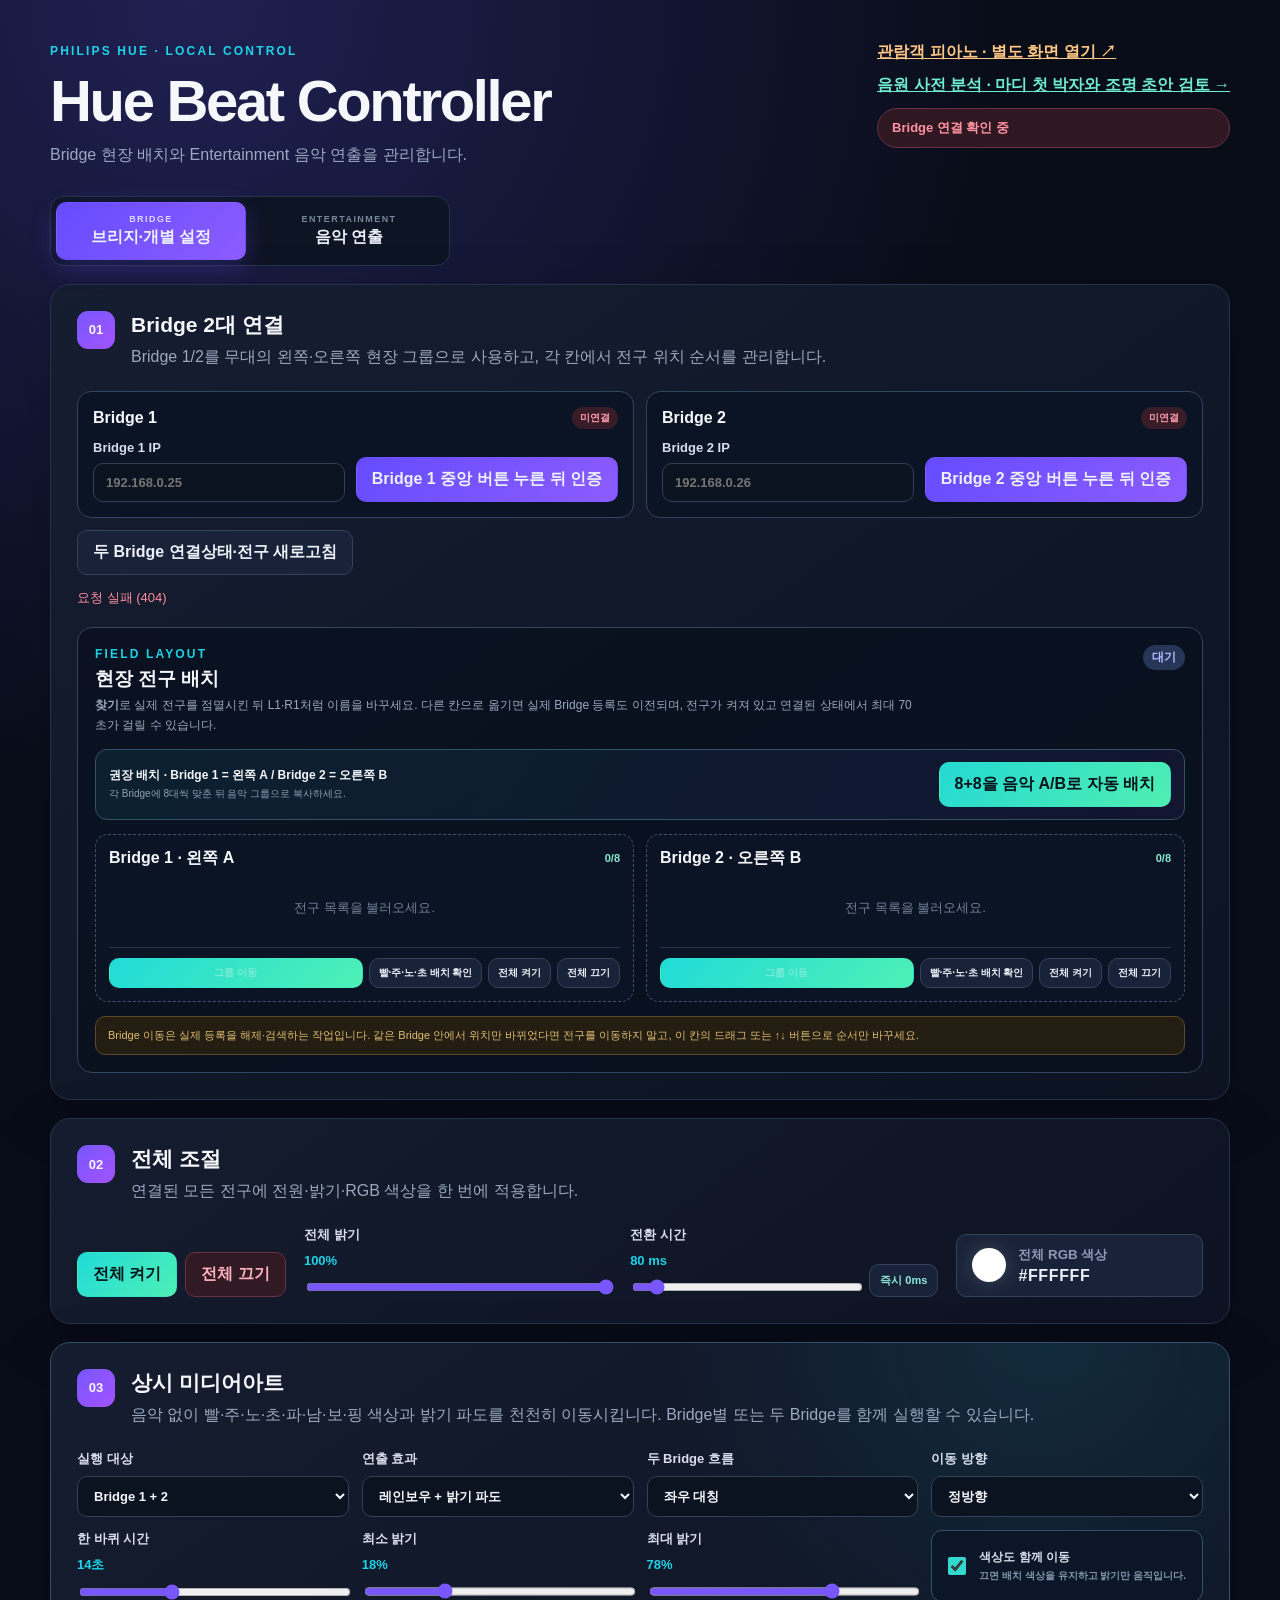
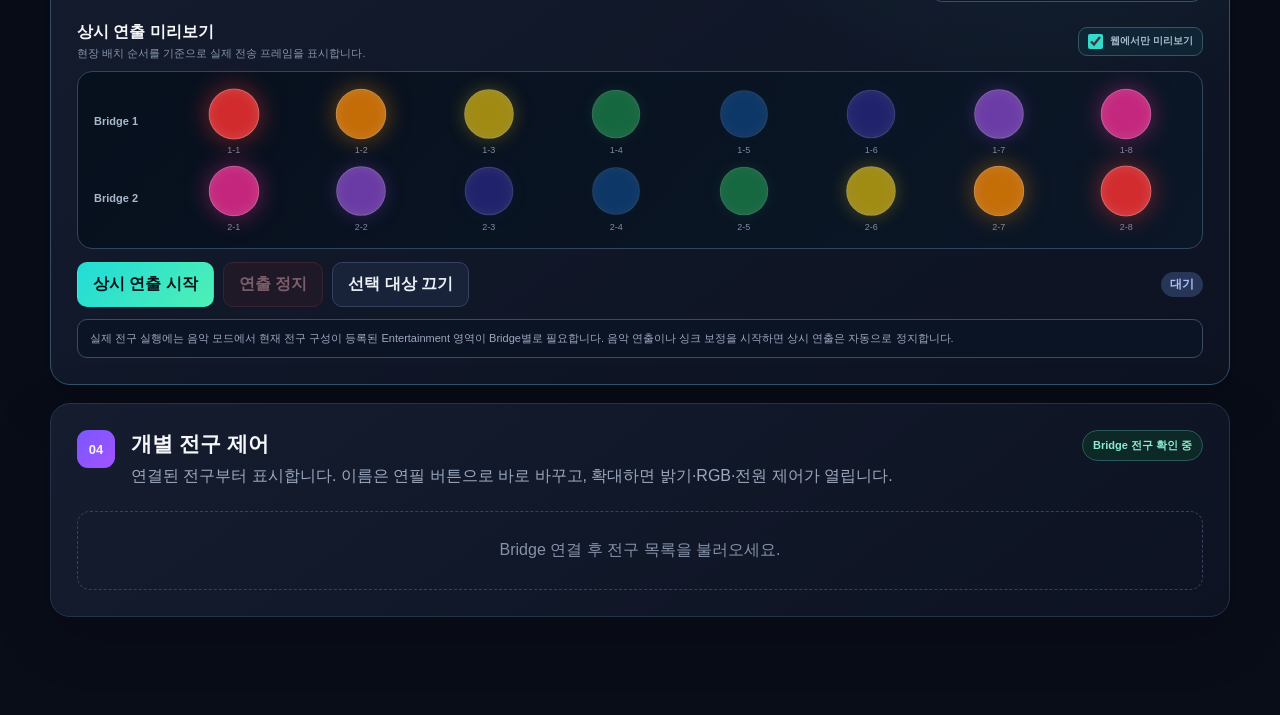
==== commit c526038b: "feat(piano): 관람객 피아노와 전구별 음계 설정 추가 관람객 전용 22건반 화면과 음악 모드 운영 패널을 분리하고 전구별 음계 매핑을 독립 저장한다. 멀티터치와 옥타브별 " ====
--- a/wwwroot/index.html
+++ b/wwwroot/index.html
@@ -4,13 +4,13 @@
   <meta charset="utf-8">
   <meta name="viewport" content="width=device-width,initial-scale=1">
   <title>Hue Beat Controller</title>
-  <link rel="stylesheet" href="styles.css?v=ambient-art-1">
+  <link rel="stylesheet" href="styles.css?v=piano-operator-2">
 </head>
 <body>
   <main>
     <header class="hero">
       <div><p class="eyebrow">PHILIPS HUE · LOCAL CONTROL</p><h1>Hue Beat Controller</h1><p>Bridge 현장 배치와 Entertainment 음악 연출을 관리합니다.</p></div>
-      <div><a href="analysis-review.html" style="display:block;color:#70edcf;margin-bottom:12px;font-weight:700">음원 사전 분석 · 마디 첫 박자와 조명 초안 검토 →</a><div id="connectionBadge" class="badge offline">Bridge 연결 확인 중</div></div>
+      <div><a href="/piano/" target="_blank" rel="noopener" style="display:block;color:#ffc785;margin-bottom:12px;font-weight:700">관람객 피아노 · 별도 화면 열기 ↗</a><a href="analysis-review.html" style="display:block;color:#70edcf;margin-bottom:12px;font-weight:700">음원 사전 분석 · 마디 첫 박자와 조명 초안 검토 →</a><div id="connectionBadge" class="badge offline">Bridge 연결 확인 중</div></div>
     </header>
 
     <nav class="mode-tabs" aria-label="제어 모드">
@@ -82,6 +82,15 @@
     </div>
 
     <div id="musicPanel" class="tab-panel" hidden>
+      <section class="card piano-operator" aria-labelledby="pianoOperatorTitle">
+        <div class="section-title"><span>P</span><div><h2 id="pianoOperatorTitle">피아노 운영 · 전구별 음계 배치</h2><p>설치 위치를 보고 전구마다 음계를 지정하세요. 여러 전구에 같은 음을 줄 수 있으며, 음악 A/B 순서는 바뀌지 않습니다.</p></div></div>
+        <div class="piano-operator-actions"><a href="/piano/" target="_blank" rel="noopener">관람객 화면 열기 ↗</a><a href="/piano/?preview=1" target="_blank" rel="noopener">전구 없이 화면 시험 ↗</a><button id="pianoCopyMusic" type="button" disabled>A/B 순서를 음계로 복사</button><button id="pianoStop" type="button" class="danger">현재 피아노 연주 종료</button></div>
+        <p>키오스크 주소: <code id="pianoVisitorUrl"></code></p>
+        <div class="piano-operator-options"><label><input id="pianoEnabled" type="checkbox"> 관람객 실제 전구 출력 허용</label><label><input id="pianoSound" type="checkbox" checked> 음계 소리 사용</label><label>Bridge 1 영역<select id="pianoArea1"><option value="">사용할 영역 선택</option></select></label><label>Bridge 2 영역<select id="pianoArea2"><option value="">사용할 영역 선택</option></select></label></div>
+        <p>중앙은 도~높은 도, 양옆은 낮은 음역·높은 음역입니다. 다른 옥타브도 같은 음계 전구를 사용합니다. 선택한 영역의 미지정 전구는 피아노 연주 중 꺼집니다.</p>
+        <div id="pianoMappings" class="piano-mappings"></div><p id="pianoMappingSummary"></p>
+        <div class="piano-operator-actions"><button id="pianoSave" class="accent" type="button" disabled>피아노 설정 저장</button><span id="pianoOperatorStatus" role="status">설정 불러오는 중…</span></div>
+      </section>
       <section class="card group-section">
         <div class="group-toolbar">
         <div class="section-title"><span>M1</span><div><h2>Entertainment 좌우 그룹</h2><p>A/B에 같은 수의 전구를 배치하세요. Bridge 소속과 관계없이 같은 순번 두 전구를 한 쌍으로 제어합니다.</p></div></div>
@@ -98,8 +107,15 @@
       </section>
 
       <section class="card analyzer">
-        <div class="section-title"><span>M2</span><div><h2>Entertainment 미디어아트</h2><p>분석된 음원 타임라인을 Hue Entertainment 스트리밍으로 재생합니다.</p></div></div>
-        <p id="musicStyleDescription" class="music-style-description">전체 전구가 하나의 장면을 유지하면서 저음은 밝기 펀치, 중음은 색 흐름, 고음은 공간 대비를 만들고 에너지가 상승하면 전체 클라이맥스로 확장합니다.</p>
+        <div class="section-title"><span>M2</span><div><h2>Entertainment 미디어아트</h2><p>사전 분석한 마디 첫 박자와 저장된 클라이맥스 구간을 같은 프레임으로 미리보기·실제 전구에 재생합니다.</p></div></div>
+        <section class="offline-show-player" aria-labelledby="offlineShowTitle">
+          <div class="offline-show-heading"><div><p class="eyebrow">OFFLINE SHOW / DOWNBEAT</p><h3 id="offlineShowTitle">사전 분석 연출 재생</h3><p>검토 화면에서 구간을 저장한 곡만 실제 전구에 출력합니다. A/B 중 한쪽만 있어도 재생할 수 있으며 빈쪽은 꺼진 상태로 표시합니다.</p></div><a href="analysis-review.html">분석·구간 검토</a></div>
+          <div class="offline-show-fields"><label>분석한 음원<select id="offlineShowProject"><option value="">목록 불러오는 중…</option></select></label><label>분석 버전<select id="offlineShowRevision"><option value="">음원을 선택하세요</option></select></label><button id="offlineShowRefresh" type="button">목록 새로고침</button><button id="offlineShowLoad" type="button" class="accent">연출 불러오기</button></div>
+          <div class="offline-show-options"><label title="일반 구간에서 8마디 누적 두 순환 후, 세 번째 순환에만 밝기 강조를 이동합니다."><input id="offlineShowWave" type="checkbox"> 일반 구간 밝기 물결 ON (세 번째 8마디 순환)</label><label><input id="offlineShowPreviewOnly" type="checkbox" checked> 웹 모의 전구만 재생</label></div>
+          <audio id="offlineShowAudio" controls preload="metadata"></audio>
+          <p id="offlineShowStatus" class="analysis-state" role="status" aria-live="polite">분석한 음원을 선택하세요. 기본값은 실제 전구로 전송하지 않습니다.</p>
+        </section>
+        <p id="musicStyleDescription" class="music-style-description">새 사전 분석 연출은 저장된 마디 첫 박자·클라이맥스 구간을 사용합니다. 아래의 40초 반복 테스트와 이전 저장 음원은 별도 실험 경로입니다.</p>
         <section id="entertainmentControls" class="entertainment-controls">
           <div class="entertainment-row dual-stream-row"><label>Bridge 1 영역<select id="entertainmentConfiguration1"><option value="">영역을 불러와 주세요</option></select></label><label>Bridge 2 영역<select id="entertainmentConfiguration2"><option value="">영역을 불러와 주세요</option></select></label><button id="refreshEntertainmentButton">영역 새로고침</button><button id="startEntertainmentButton" class="accent">2대 스트리밍 연결</button><button id="stopEntertainmentButton" class="danger" disabled>연결 종료</button></div>
           <div class="entertainment-tuning">
@@ -110,7 +126,7 @@
           <p>A1~A8과 B1~B8을 같은 번호끼리 한 쌍으로 제어합니다. 각 전구 명령은 실제 소속 Bridge로 자동 분배되고, 서버가 두 Bridge에 같은 목표 시각으로 예약합니다.</p>
           <div class="entertainment-summary"><span id="entertainmentStatus" class="analysis-state">연결 안 됨</span><p id="entertainmentMapping">A/B 그룹에 같은 수의 전구를 넣으면 배열 크기에 맞춰 순환합니다.</p></div>
           <section id="lightSimulator" class="light-simulator" aria-labelledby="lightSimulatorTitle">
-            <div class="simulator-heading"><div><p class="eyebrow">VIRTUAL ENTERTAINMENT</p><h3 id="lightSimulatorTitle">웹 모의 전구</h3><p>실제 Hue에 전송할 색상·밝기 프레임을 그대로 표시합니다.</p></div><div class="simulator-heading-actions"><label class="simulator-toggle"><input id="simulatorPreviewOnly" type="checkbox" checked> 실제 전구 전송 안 함</label><span id="simulatorState" class="simulator-state">대기</span></div></div>
+            <div class="simulator-heading"><div><p class="eyebrow">VIRTUAL ENTERTAINMENT</p><h3 id="lightSimulatorTitle">웹 모의 전구</h3><p>실제 Hue에 전송할 색상·밝기 프레임을 그대로 표시합니다.</p></div><div class="simulator-heading-actions"><label class="simulator-toggle"><input id="simulatorPreviewOnly" type="checkbox" checked> 이전 40초 테스트만 미리보기</label><span id="simulatorState" class="simulator-state">대기</span></div></div>
             <div id="virtualLightStage" class="virtual-light-stage" aria-label="좌우 모의 전구 배치"></div>
             <div class="simulator-meters"><span>시간 <strong id="simulatorTime">0.00s</strong></span><span>저음 <strong id="simulatorLow">0%</strong></span><span>중음 <strong id="simulatorMid">0%</strong></span><span>고음 <strong id="simulatorHigh">0%</strong></span></div>
           </section>
@@ -141,7 +157,7 @@
           <div class="transition-control" hidden><label>전환 시간 <output id="transitionValue">80 ms</output><input id="transition" type="range" min="0" max="1000" step="20" value="80"></label><button class="zero-button" data-zero-transition="transition">즉시 0ms</button></div>
           <label hidden>최종 조명 선행값 <output id="syncOffsetValue">0 ms 빠르게</output><input id="syncOffset" type="range" min="-1000" max="1000" step="1" value="0"></label>
           <label id="equalizerGroupField" hidden>이퀄라이저 대상 그룹<select id="equalizerGroup"></select></label>
-          <div class="show-test-actions"><button id="startShowTestButton" class="accent">연출 테스트 시작</button><button id="stopShowTestButton" class="danger" disabled>테스트 정지</button><button id="musicAllOffButton">연출 전구 전체 끄기</button></div>
+          <div class="show-test-actions"><button id="startShowTestButton" class="accent">이전 40초 예시 테스트</button><button id="stopShowTestButton" class="danger" disabled>테스트 정지</button><button id="musicAllOffButton">연출 전구 전체 끄기</button></div>
         </div>
         <div class="audio-actions"><label class="file-button">음원 사전 분석<input id="audioFile" type="file" accept=".wav,.mp3"></label><a class="file-button" href="analysis-review.html">분석 목록·모의 연출 열기</a></div>
         <section id="trackAnalysis" class="track-analysis" hidden aria-live="polite">
@@ -222,6 +238,10 @@
   <script src="media-art.js?v=7"></script>
   <script src="ambient-art.js?v=1"></script>
   <script src="offline-analysis-client.js?v=1"></script>
-  <script src="app.js?v=ambient-art-1"></script>
+  <script src="analysis-review-core.js?v=14"></script>
+  <script src="offline-show-playback.js?v=1"></script>
+  <script src="piano-core.js?v=2"></script>
+  <script src="piano-operator.js?v=2"></script>
+  <script src="app.js?v=piano-operator-2"></script>
 </body>
 </html>
--- a/wwwroot/styles.css
+++ b/wwwroot/styles.css
@@ -456,6 +456,17 @@
 .rename-light-modal form { display:grid; gap:14px; }
 .rename-light-modal label { min-width:0; }
 .rename-note { font-size:12px; }
+.offline-show-player { display:grid; gap:13px; margin:16px 0; padding:18px; border:1px solid #335d73; border-radius:15px; background:linear-gradient(130deg,#102334,#171c39); }
+.offline-show-heading { display:flex; justify-content:space-between; align-items:start; gap:16px; }
+.offline-show-heading h3 { margin:3px 0 5px; font-size:18px; }
+.offline-show-heading p { margin:0; color:#a9bad0; font-size:12px; }
+.offline-show-heading a { white-space:nowrap; font-size:12px; }
+.offline-show-fields { display:grid; grid-template-columns:minmax(180px,1fr) minmax(160px,.8fr) auto auto; align-items:end; gap:9px; }
+.offline-show-fields label,.offline-show-fields select { min-width:0; width:100%; }
+.offline-show-options { display:flex; flex-wrap:wrap; gap:14px; color:#dce8f4; font-size:13px; }
+.offline-show-options label { display:flex; align-items:center; gap:7px; cursor:pointer; }
+.offline-show-player audio { width:100%; }
+.offline-show-player .analysis-state { margin:0; }
 
 @media(max-width:760px){
   .group-toolbar { display:grid; }
@@ -468,4 +479,9 @@
   .group-settings-modal .modal-actions { flex-wrap:wrap; }
   .light-item.expanded { grid-column:auto; }
   .light-list-heading { flex-direction:column; }
+  .offline-show-heading { flex-direction:column; }
+  .offline-show-fields { grid-template-columns:1fr 1fr; }
 }
+
+/* Operator-only piano mapping; visitor styling lives under /piano/. */
+.piano-operator-actions,.piano-operator-options{display:flex;align-items:center;flex-wrap:wrap;gap:14px;margin:16px 0}.piano-operator-actions a{color:#8be5cf}.piano-operator-options label{display:flex;gap:8px;align-items:center}.piano-operator-options input[type=checkbox]{width:20px;height:20px}.piano-mappings{display:grid;grid-template-columns:repeat(2,minmax(0,1fr));gap:10px}.piano-map-row{display:grid;grid-template-columns:minmax(0,1fr) auto minmax(110px,145px);align-items:center;gap:10px;padding:12px;border:1px solid #39465d;border-radius:12px}.piano-map-row strong,.piano-map-row small{display:block;overflow-wrap:anywhere}.piano-map-row small{color:#9caec5;margin-top:4px;font-size:11px}.piano-map-row button{padding:9px;font-size:12px}.piano-map-row select{width:100%}#pianoMappingSummary{color:#9edcca}#pianoOperatorStatus.error{color:#ffaaa5}@media(max-width:900px){.piano-mappings{grid-template-columns:1fr}}
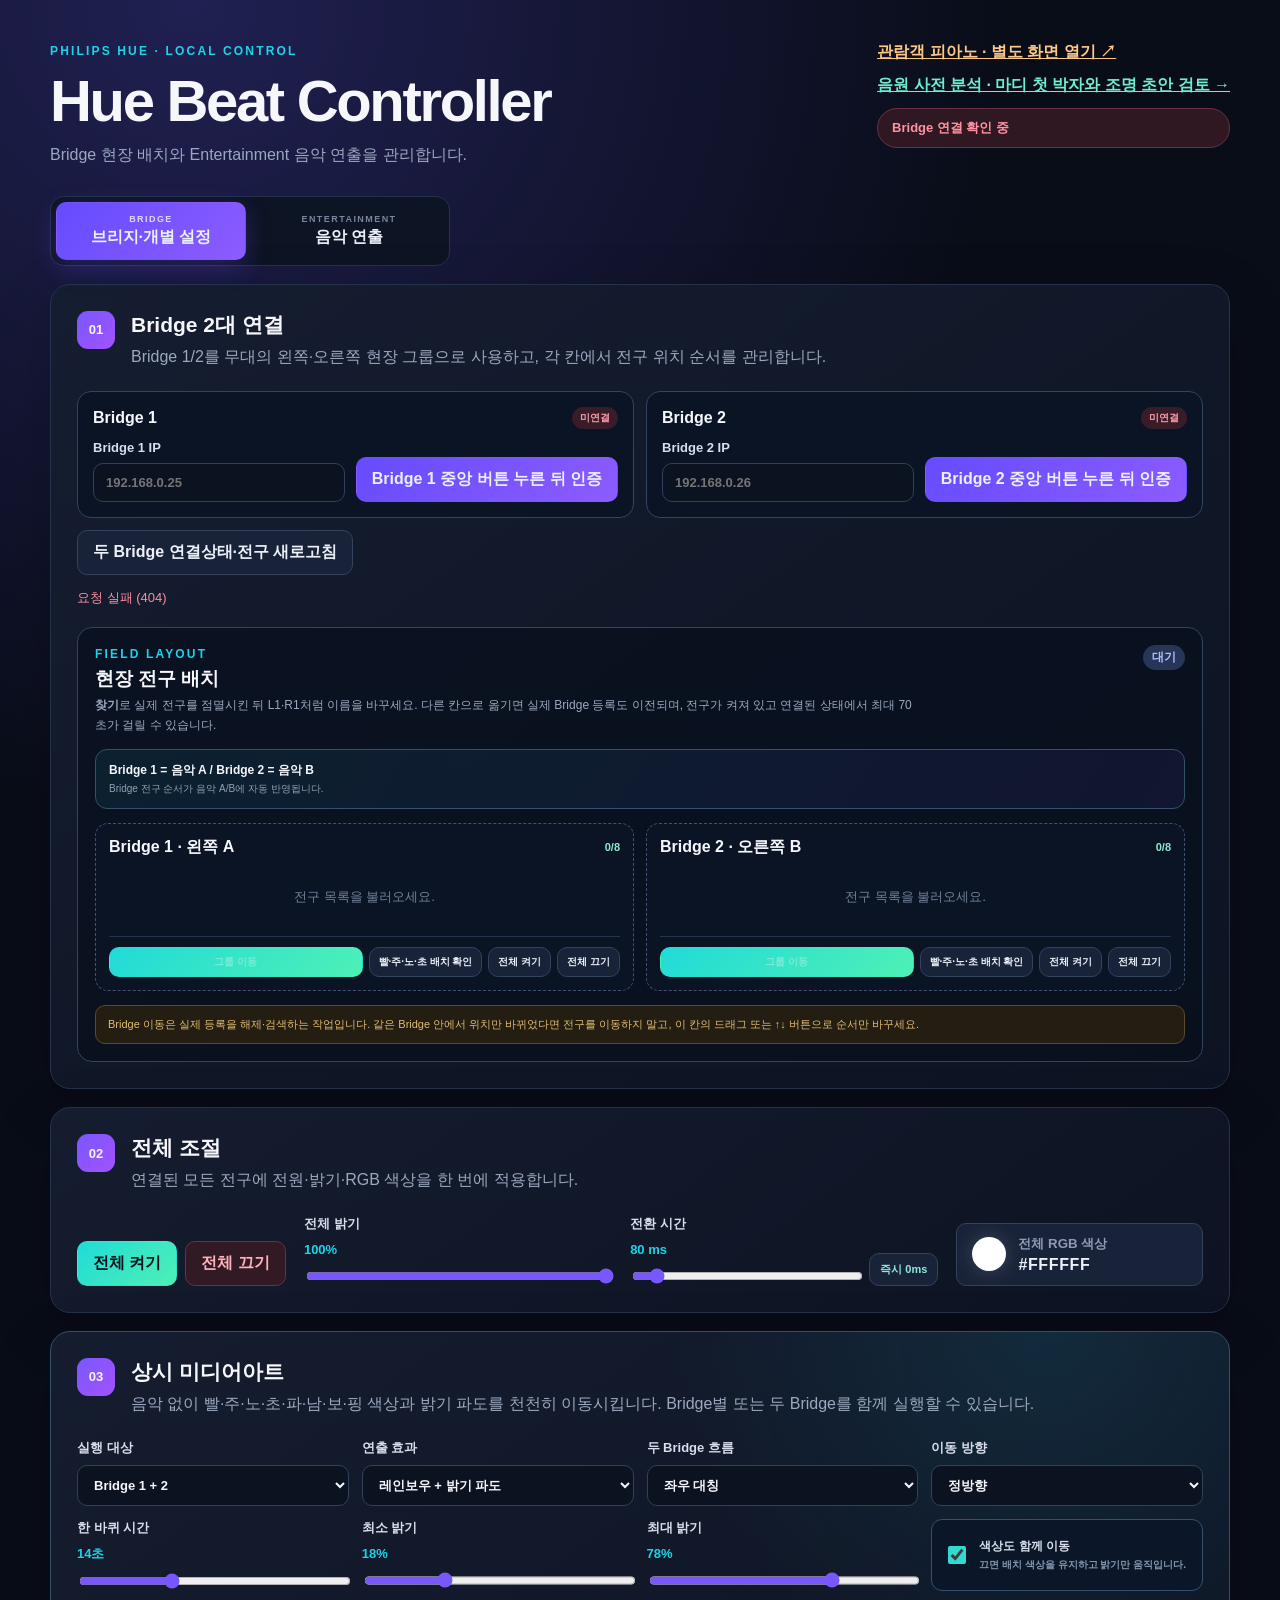
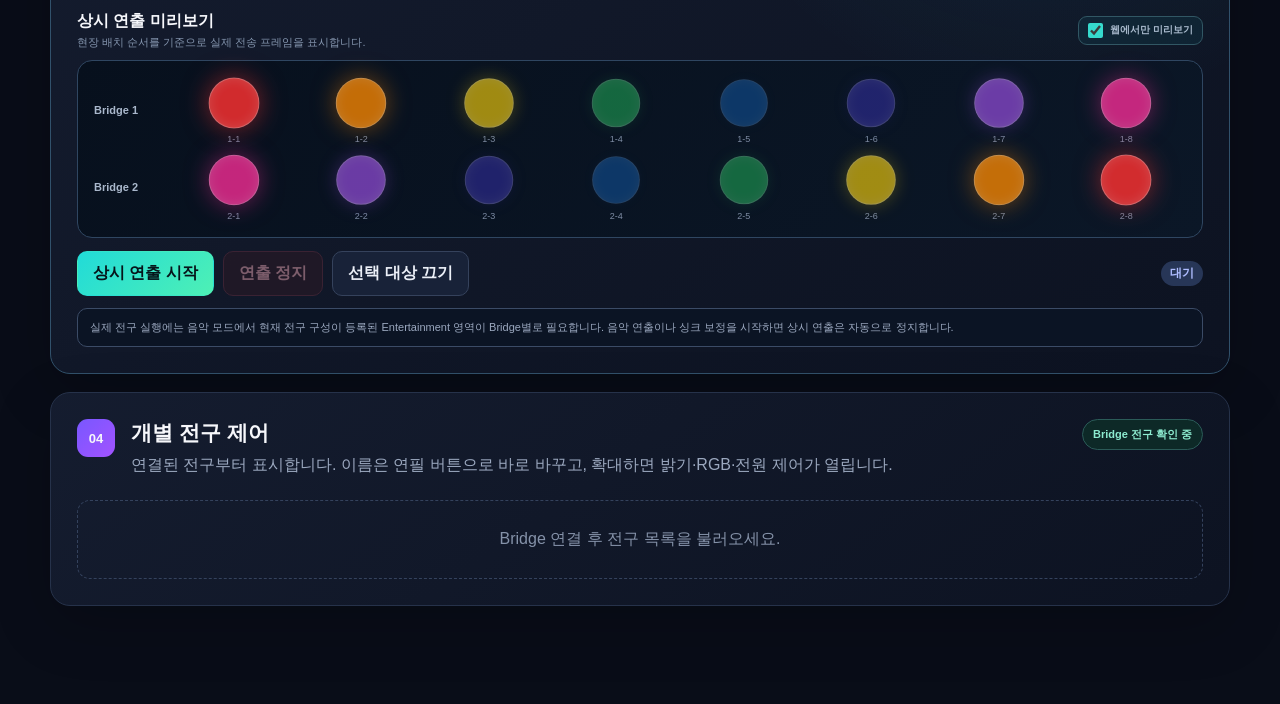
==== commit cd531f73: "fix(bridge): 음악 배치를 브리지 전구 순서와 자동 동기화" ====
--- a/wwwroot/index.html
+++ b/wwwroot/index.html
@@ -4,7 +4,7 @@
   <meta charset="utf-8">
   <meta name="viewport" content="width=device-width,initial-scale=1">
   <title>Hue Beat Controller</title>
-  <link rel="stylesheet" href="styles.css?v=piano-operator-2">
+  <link rel="stylesheet" href="styles.css?v=bridge-layout-sync-1">
 </head>
 <body>
   <main>
@@ -37,7 +37,7 @@
       <p id="connectionMessage" class="message">Bridge IP는 Hue 앱의 설정 → Bridge 설정에서 확인할 수 있습니다.</p>
       <section class="bridge-light-manager" aria-labelledby="bridgeLightManagerTitle">
         <div class="bridge-light-manager-heading"><div><p class="eyebrow">FIELD LAYOUT</p><h3 id="bridgeLightManagerTitle">현장 전구 배치</h3><p><b>찾기</b>로 실제 전구를 점멸시킨 뒤 L1·R1처럼 이름을 바꾸세요. 다른 칸으로 옮기면 실제 Bridge 등록도 이전되며, 전구가 켜져 있고 연결된 상태에서 최대 70초가 걸릴 수 있습니다.</p></div><span id="bridgeTransferState" class="analysis-state">대기</span></div>
-        <div class="bridge-layout-toolbar"><div><strong>권장 배치 · Bridge 1 = 왼쪽 A / Bridge 2 = 오른쪽 B</strong><small id="bridgeLayoutSummary">각 Bridge에 8대씩 맞춘 뒤 음악 그룹으로 복사하세요.</small></div><button id="applyBridgeLayoutButton" type="button">8+8을 음악 A/B로 자동 배치</button></div>
+        <div class="bridge-layout-toolbar"><div><strong>Bridge 1 = 음악 A / Bridge 2 = 음악 B</strong><small id="bridgeLayoutSummary">Bridge 전구 순서가 음악 A/B에 자동 반영됩니다.</small></div></div>
         <div id="bridgeTransferGrid" class="bridge-transfer-grid">
           <article class="bridge-transfer-column" data-transfer-target="1"><header><strong>Bridge 1 · 왼쪽 A</strong><span id="bridgeTransferCount1">0/8</span></header><div id="bridgeTransferLights1" class="bridge-transfer-lights"><small>전구 목록을 불러오세요.</small></div><footer><button type="button" class="accent" data-toggle-transfer-mode="1">그룹 이동</button><span class="bridge-batch-controls" data-batch-controls="1" hidden><button type="button" data-select-bridge-all="1">전체 선택</button><button type="button" class="accent batch-transfer-button" data-transfer-selected="1" data-target-bridge="2" disabled>Bridge 2 이동</button><button type="button" data-cancel-transfer-mode="1">취소</button></span><button type="button" data-bridge-layout-test="1">빨·주·노·초 배치 확인</button><button type="button" data-bridge-power="1" data-power-state="on">전체 켜기</button><button type="button" data-bridge-power="1" data-power-state="off">전체 끄기</button></footer></article>
           <article class="bridge-transfer-column" data-transfer-target="2"><header><strong>Bridge 2 · 오른쪽 B</strong><span id="bridgeTransferCount2">0/8</span></header><div id="bridgeTransferLights2" class="bridge-transfer-lights"><small>전구 목록을 불러오세요.</small></div><footer><button type="button" class="accent" data-toggle-transfer-mode="2">그룹 이동</button><span class="bridge-batch-controls" data-batch-controls="2" hidden><button type="button" data-select-bridge-all="2">전체 선택</button><button type="button" class="accent batch-transfer-button" data-transfer-selected="2" data-target-bridge="1" disabled>Bridge 1 이동</button><button type="button" data-cancel-transfer-mode="2">취소</button></span><button type="button" data-bridge-layout-test="2">빨·주·노·초 배치 확인</button><button type="button" data-bridge-power="2" data-power-state="on">전체 켜기</button><button type="button" data-bridge-power="2" data-power-state="off">전체 끄기</button></footer></article>
@@ -83,20 +83,21 @@
 
     <div id="musicPanel" class="tab-panel" hidden>
       <section class="card piano-operator" aria-labelledby="pianoOperatorTitle">
-        <div class="section-title"><span>P</span><div><h2 id="pianoOperatorTitle">피아노 운영 · 전구별 음계 배치</h2><p>설치 위치를 보고 전구마다 음계를 지정하세요. 여러 전구에 같은 음을 줄 수 있으며, 음악 A/B 순서는 바뀌지 않습니다.</p></div></div>
+        <div class="section-title"><span>P</span><div><h2 id="pianoOperatorTitle">피아노 운영 · 전구별 음계 배치</h2><p>피아노는 A/B 같은 순번이 아니라 각 전구에 지정한 음계로 켜집니다. 같은 음계를 지정한 전구는 함께 반응하며 그룹 순서는 바뀌지 않습니다.</p></div></div>
         <div class="piano-operator-actions"><a href="/piano/" target="_blank" rel="noopener">관람객 화면 열기 ↗</a><a href="/piano/?preview=1" target="_blank" rel="noopener">전구 없이 화면 시험 ↗</a><button id="pianoCopyMusic" type="button" disabled>A/B 순서를 음계로 복사</button><button id="pianoStop" type="button" class="danger">현재 피아노 연주 종료</button></div>
         <p>키오스크 주소: <code id="pianoVisitorUrl"></code></p>
         <div class="piano-operator-options"><label><input id="pianoEnabled" type="checkbox"> 관람객 실제 전구 출력 허용</label><label><input id="pianoSound" type="checkbox" checked> 음계 소리 사용</label><label>Bridge 1 영역<select id="pianoArea1"><option value="">사용할 영역 선택</option></select></label><label>Bridge 2 영역<select id="pianoArea2"><option value="">사용할 영역 선택</option></select></label></div>
         <p>중앙은 도~높은 도, 양옆은 낮은 음역·높은 음역입니다. 다른 옥타브도 같은 음계 전구를 사용합니다. 선택한 영역의 미지정 전구는 피아노 연주 중 꺼집니다.</p>
-        <div id="pianoMappings" class="piano-mappings"></div><p id="pianoMappingSummary"></p>
-        <div class="piano-operator-actions"><button id="pianoSave" class="accent" type="button" disabled>피아노 설정 저장</button><span id="pianoOperatorStatus" role="status">설정 불러오는 중…</span></div>
+        <h3 class="piano-unassigned-title">A/B 미배정 전구</h3><div id="pianoMappings" class="piano-mappings"></div>
       </section>
       <section class="card group-section">
         <div class="group-toolbar">
-        <div class="section-title"><span>M1</span><div><h2>Entertainment 좌우 그룹</h2><p>A/B에 같은 수의 전구를 배치하세요. Bridge 소속과 관계없이 같은 순번 두 전구를 한 쌍으로 제어합니다.</p></div></div>
+        <div class="section-title"><span>M1</span><div><h2>Entertainment 좌우 그룹</h2><p>음악 연출은 A/B 같은 순번을 한 쌍으로 제어합니다. 피아노 연주는 위에서 지정한 전구별 음계를 따릅니다.</p></div></div>
         </div>
         <div id="musicUnassigned" class="unassigned-pool"></div>
         <div id="musicGroups" class="control-group-grid"></div>
+        <div class="piano-operator-actions piano-group-save"><button id="pianoSave" class="accent" type="button" disabled>피아노 음계 설정 저장</button><span id="pianoMappingSummary"></span><span id="pianoOperatorStatus" role="status">설정 불러오는 중…</span></div>
+        <details class="piano-mapping-details"><summary>음계별 전구 대응표 확인 · 변경한 내용은 저장 후 적용</summary><div id="pianoMappingDetails"></div></details>
         <section class="entertainment-area-manager" aria-labelledby="entertainmentAreaManagerTitle">
           <div><p class="eyebrow">AREA MEMBERSHIP</p><h3 id="entertainmentAreaManagerTitle">Bridge별 Entertainment 영역 등록</h3><p>A/B 그룹에서 각 Bridge 소속 전구를 자동으로 모아 별도 Entertainment 영역에 등록합니다. 각 영역은 최대 10개입니다.</p></div>
           <div class="dual-entertainment-areas">
@@ -240,8 +241,9 @@
   <script src="offline-analysis-client.js?v=1"></script>
   <script src="analysis-review-core.js?v=14"></script>
   <script src="offline-show-playback.js?v=1"></script>
+  <script src="bridge-layout.js?v=1"></script>
   <script src="piano-core.js?v=2"></script>
-  <script src="piano-operator.js?v=2"></script>
-  <script src="app.js?v=piano-operator-2"></script>
+  <script src="piano-operator.js?v=3"></script>
+  <script src="app.js?v=bridge-layout-sync-1"></script>
 </body>
 </html>
--- a/wwwroot/styles.css
+++ b/wwwroot/styles.css
@@ -410,6 +410,7 @@
 .control-group-card .assigned-lights { display:grid; align-content:flex-start; gap:6px; padding:10px; border:1px dashed #2e3c56; border-radius:11px; background:#09111e; }
 .control-group-card .assigned-lights>small { color:#64728a; }
 .ordered-light-row { display:grid; grid-template-columns:auto auto auto minmax(0,1fr) auto; align-items:center; gap:7px; min-width:0; padding:6px; border:1px solid #2c3b55; border-radius:10px; background:#111c2f; cursor:grab; transition:.15s ease; }
+.control-group-card[data-group-mode="music"] .ordered-light-row { grid-template-columns:auto auto minmax(0,1fr) auto; cursor:default; }
 .ordered-light-row:active { cursor:grabbing; }
 .ordered-light-row.drag-over { border-color:var(--cyan); box-shadow:inset 0 0 0 1px rgba(29,211,232,.28); transform:translateY(1px); }
 .light-drag-handle { color:#71809a; font-size:15px; }
@@ -485,3 +486,5 @@
 
 /* Operator-only piano mapping; visitor styling lives under /piano/. */
 .piano-operator-actions,.piano-operator-options{display:flex;align-items:center;flex-wrap:wrap;gap:14px;margin:16px 0}.piano-operator-actions a{color:#8be5cf}.piano-operator-options label{display:flex;gap:8px;align-items:center}.piano-operator-options input[type=checkbox]{width:20px;height:20px}.piano-mappings{display:grid;grid-template-columns:repeat(2,minmax(0,1fr));gap:10px}.piano-map-row{display:grid;grid-template-columns:minmax(0,1fr) auto minmax(110px,145px);align-items:center;gap:10px;padding:12px;border:1px solid #39465d;border-radius:12px}.piano-map-row strong,.piano-map-row small{display:block;overflow-wrap:anywhere}.piano-map-row small{color:#9caec5;margin-top:4px;font-size:11px}.piano-map-row button{padding:9px;font-size:12px}.piano-map-row select{width:100%}#pianoMappingSummary{color:#9edcca}#pianoOperatorStatus.error{color:#ffaaa5}@media(max-width:900px){.piano-mappings{grid-template-columns:1fr}}
+.piano-unassigned-title{margin:16px 0 8px;font-size:13px;color:#c9d7e8}.piano-mappings:not(:has(.piano-map-row)){display:block;color:#8494ac;font-size:12px}.ordered-light-row.with-piano-note{cursor:grab}.piano-row-note{grid-column:1/-1;display:flex;align-items:center;justify-content:flex-end;gap:8px;padding-top:2px;color:#93abc4;font-size:11px;font-weight:700}.piano-row-note select{width:min(100%,145px);padding:6px 8px;border-color:#4c6c85;background:#172940;color:#ecf8ff;font-size:12px}.piano-group-save{margin:14px 0 0;padding:12px;border:1px solid #365a70;border-radius:12px;background:#112637}.piano-group-save #pianoMappingSummary{flex:1 1 100%;order:2;font-size:11px}.piano-group-save #pianoOperatorStatus{font-size:12px}
+.piano-mapping-details{margin-top:8px;padding:10px 12px;border:1px solid #365a70;border-radius:10px;background:#102035;color:#bcd0e5;font-size:12px}.piano-mapping-details summary{cursor:pointer;font-weight:700}.piano-mapping-details>div{display:grid;gap:6px;margin-top:10px}.piano-mapping-detail-row{display:grid;grid-template-columns:110px minmax(0,1fr);gap:10px;padding:5px 0;border-top:1px solid #294056}.piano-mapping-detail-row span{overflow-wrap:anywhere}
